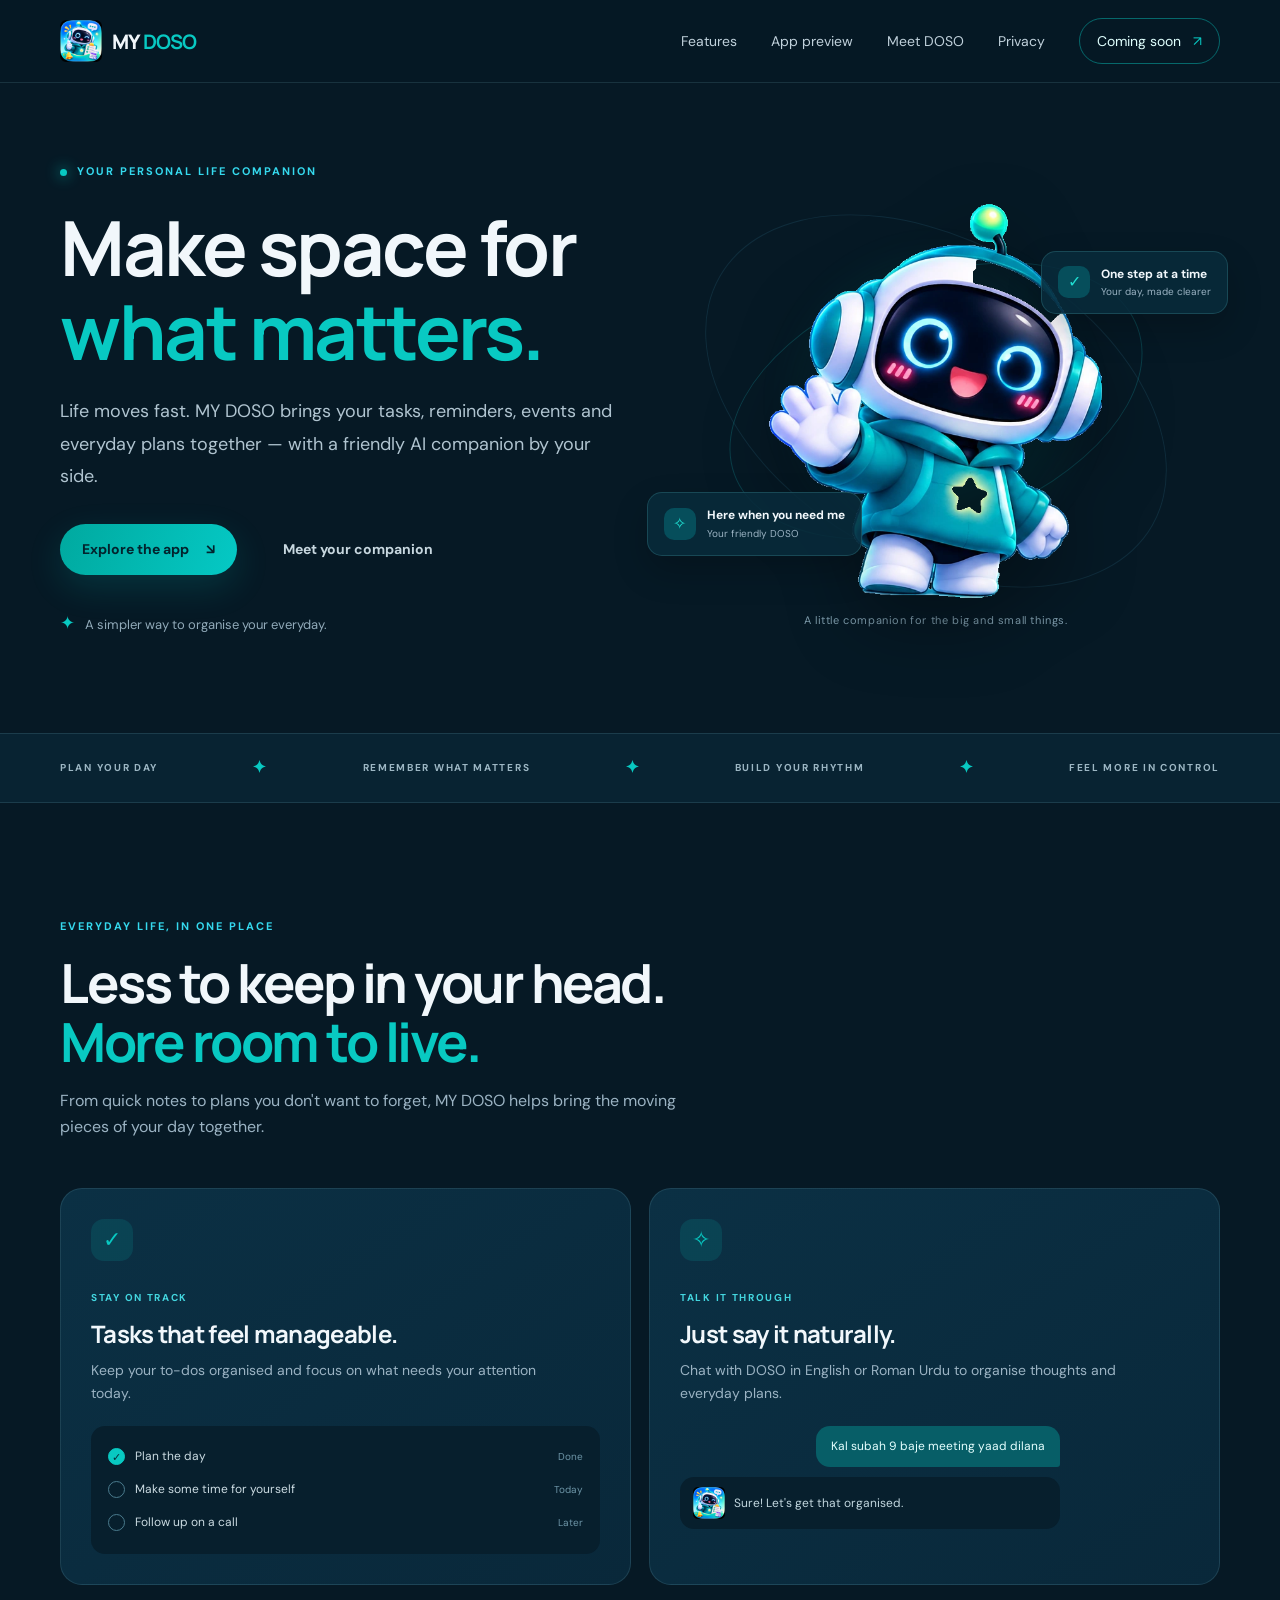
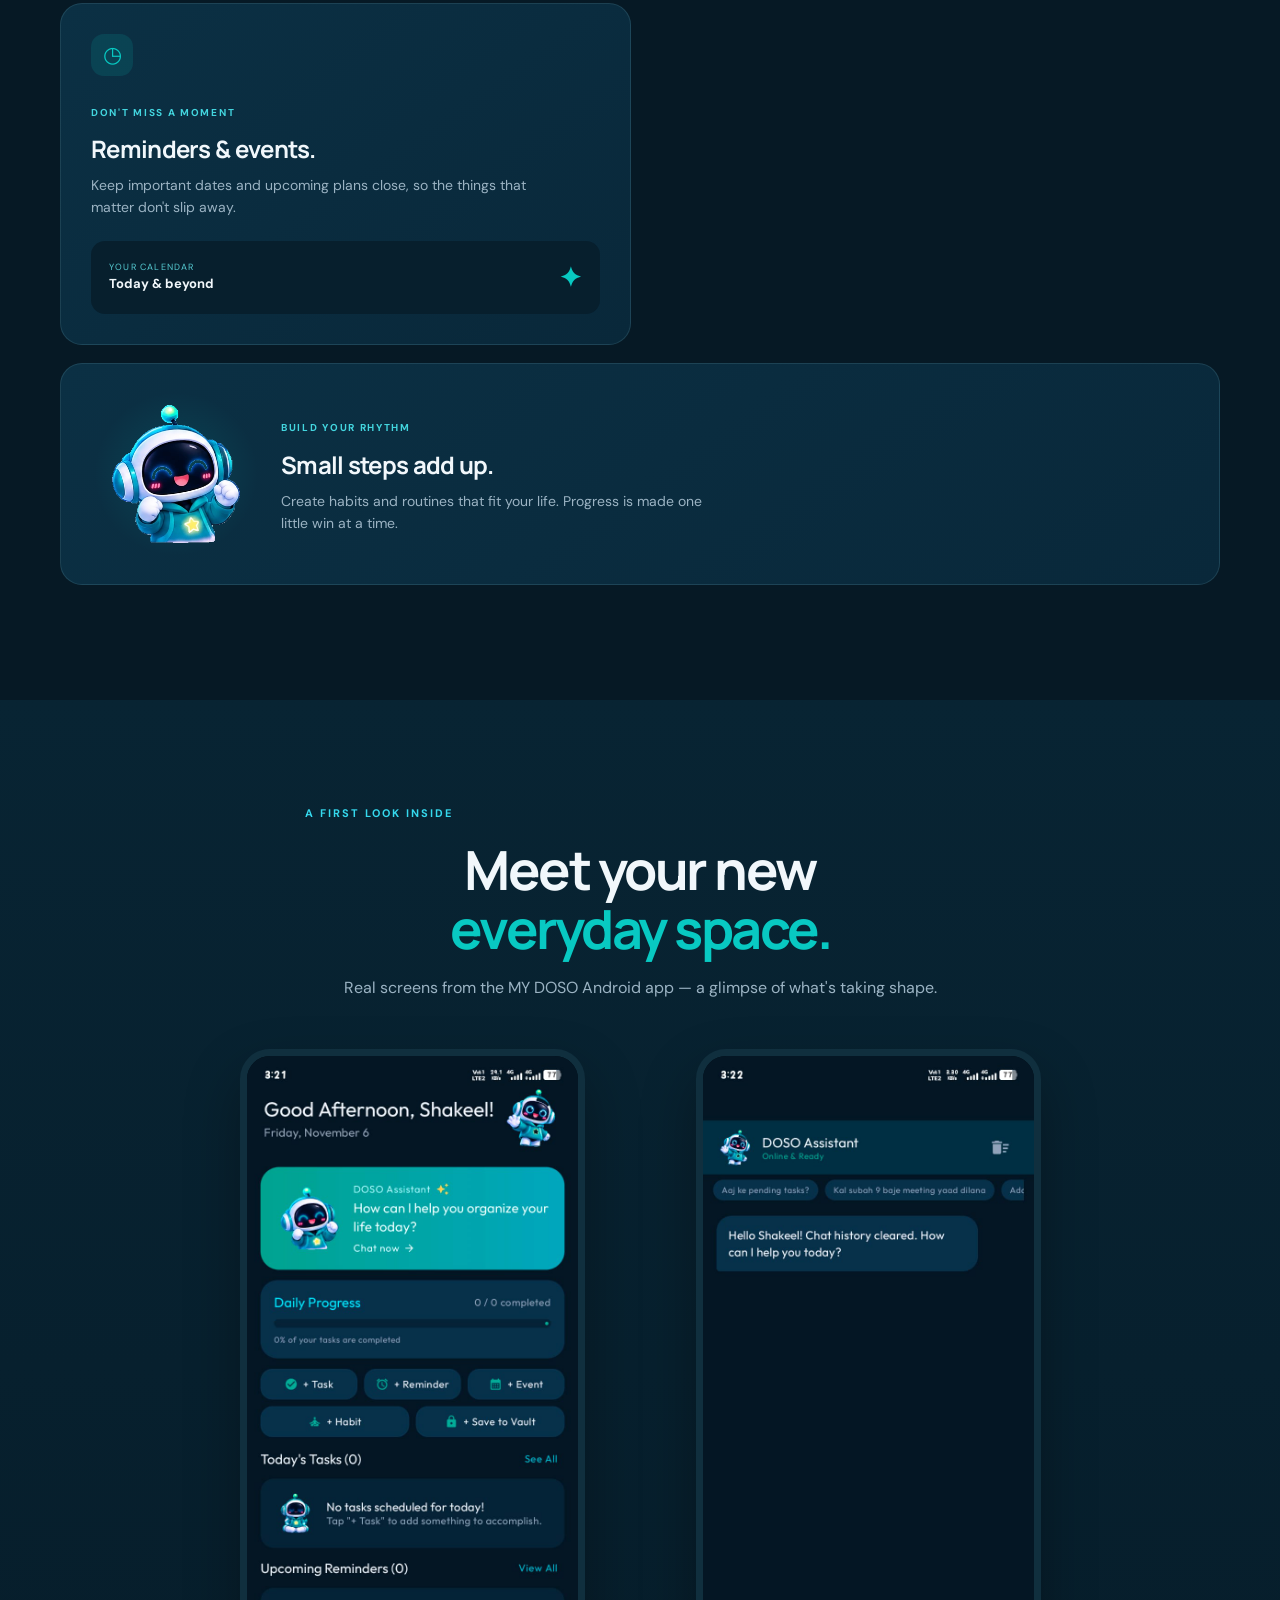
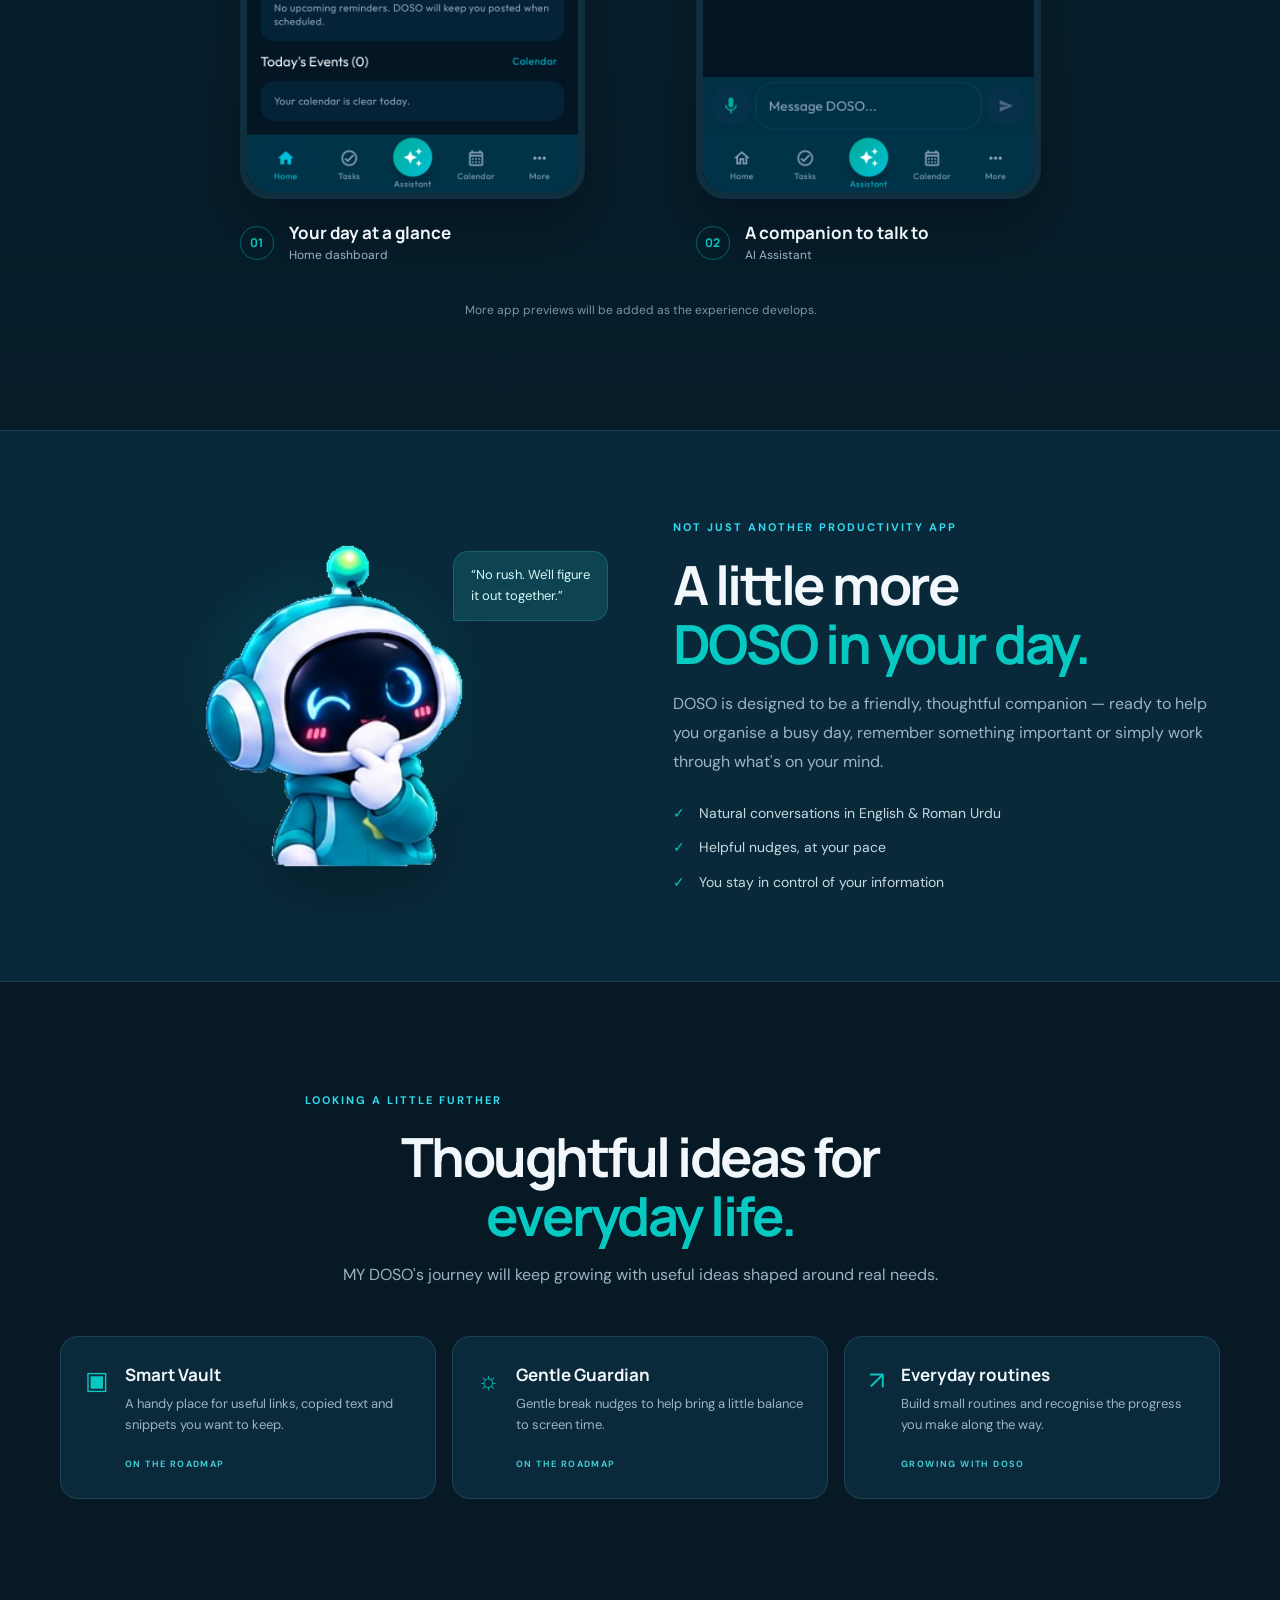
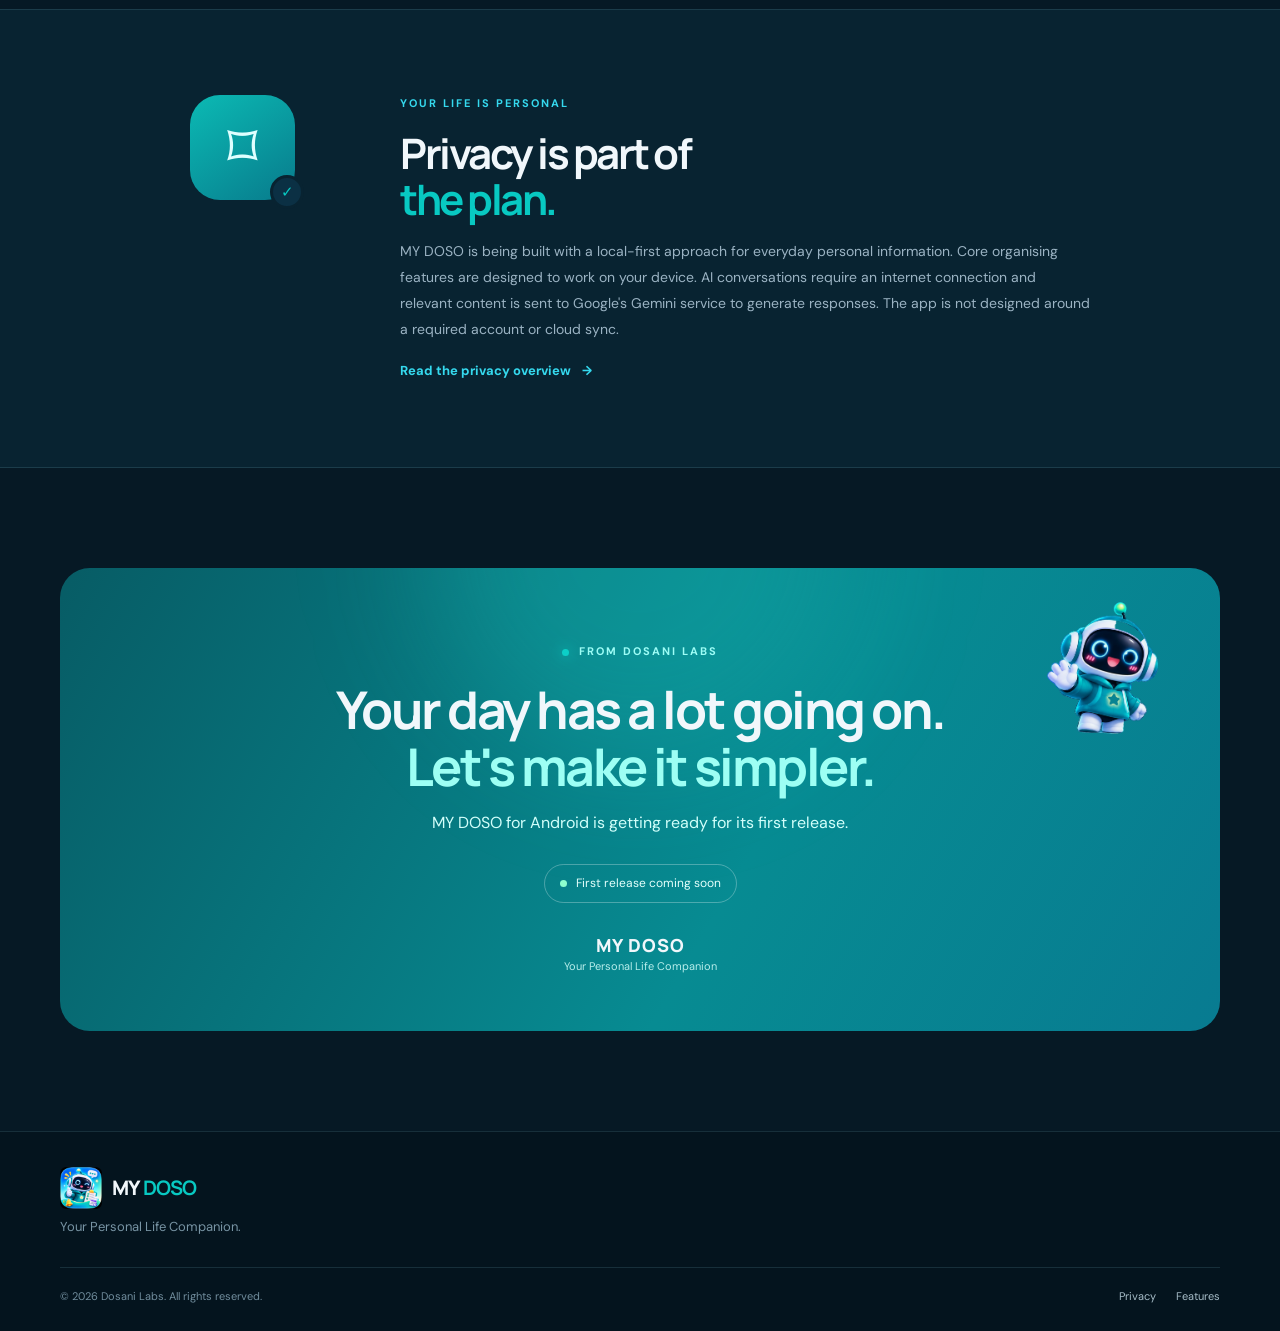
==== index.html @ b54a7472 "Add files via upload" ====
<!doctype html>
<html lang="en">
<head>
  <meta charset="utf-8"><meta name="viewport" content="width=device-width, initial-scale=1">
  <meta name="theme-color" content="#061b28">
  <meta name="description" content="Meet MY DOSO — your personal life companion. Organise tasks, reminders, events and everyday routines with a friendly AI assistant.">
  <title>MY DOSO — Your Personal Life Companion</title>
  <link rel="icon" type="image/webp" href="assets/mascot/doso-app-icon.webp">
  <link rel="preconnect" href="https://fonts.googleapis.com"><link rel="preconnect" href="https://fonts.gstatic.com" crossorigin>
  <link href="https://fonts.googleapis.com/css2?family=DM+Sans:wght@400;500;600;700&family=Manrope:wght@400;500;600;700;800&display=swap" rel="stylesheet">
  <link rel="stylesheet" href="styles.css">
</head>
<body>
<header class="site-header"><nav class="nav wrap" aria-label="Main navigation">
  <a class="brand" href="#top"><img src="assets/mascot/doso-app-icon.webp" alt=""><span>MY <b>DOSO</b></span></a>
  <button class="menu-toggle" aria-label="Toggle navigation" aria-expanded="false"><i></i><i></i></button>
  <div class="nav-links"><a href="#features">Features</a><a href="#screens">App preview</a><a href="#companion">Meet DOSO</a><a href="#privacy">Privacy</a><a class="nav-cta" href="#launch">Coming soon <span>↗</span></a></div>
</nav></header>
<main id="top">
  <section class="hero wrap">
    <div class="hero-copy"><div class="eyebrow"><span class="live-dot"></span> YOUR PERSONAL LIFE COMPANION</div>
      <h1>Make space for<br><em>what matters.</em></h1>
      <p class="lead">Life moves fast. MY DOSO brings your tasks, reminders, events and everyday plans together — with a friendly AI companion by your side.</p>
      <div class="hero-buttons"><a class="btn primary" href="#screens">Explore the app <span>↘</span></a><a class="btn ghost" href="#companion">Meet your companion</a></div>
      <div class="hero-meta"><span>✦</span> A simpler way to organise your everyday.</div>
    </div>
    <div class="hero-visual"><div class="hero-ring ring-a"></div><div class="hero-ring ring-b"></div><div class="hero-glow"></div>
      <img class="hero-mascot" src="assets/mascot/doso-wave.webp" alt="The MY DOSO robot companion waving">
      <div class="float-note note-one"><span class="note-icon">✓</span><span><b>One step at a time</b><small>Your day, made clearer</small></span></div>
      <div class="float-note note-two"><span class="note-icon">✧</span><span><b>Here when you need me</b><small>Your friendly DOSO</small></span></div>
      <div class="visual-caption">A little companion for the big and small things.</div>
    </div>
  </section>
  <section class="ticker"><div class="wrap ticker-inner"><span>PLAN YOUR DAY</span><b>✦</b><span>REMEMBER WHAT MATTERS</span><b>✦</b><span>BUILD YOUR RHYTHM</span><b>✦</b><span>FEEL MORE IN CONTROL</span></div></section>
  <section class="section wrap" id="features">
    <div class="section-intro"><div class="eyebrow">EVERYDAY LIFE, IN ONE PLACE</div><h2>Less to keep in your head.<br><em>More room to live.</em></h2><p>From quick notes to plans you don't want to forget, MY DOSO helps bring the moving pieces of your day together.</p></div>
    <div class="feature-grid">
      <article class="feature-card feature-tasks"><div class="feature-symbol">✓</div><span class="kicker">STAY ON TRACK</span><h3>Tasks that feel manageable.</h3><p>Keep your to-dos organised and focus on what needs your attention today.</p><div class="task-lines"><div><i class="checked">✓</i><span>Plan the day</span><small>Done</small></div><div><i></i><span>Make some time for yourself</span><small>Today</small></div><div><i></i><span>Follow up on a call</span><small>Later</small></div></div></article>
      <article class="feature-card feature-ai"><div class="feature-symbol">✧</div><span class="kicker">TALK IT THROUGH</span><h3>Just say it naturally.</h3><p>Chat with DOSO in English or Roman Urdu to organise thoughts and everyday plans.</p><div class="chat-mini"><div class="chat-user">Kal subah 9 baje meeting yaad dilana</div><div class="chat-reply"><img src="assets/mascot/doso-app-icon.webp" alt=""> <span>Sure! Let's get that organised.</span></div></div></article>
      <article class="feature-card feature-time"><div class="feature-symbol">◷</div><span class="kicker">DON'T MISS A MOMENT</span><h3>Reminders & events.</h3><p>Keep important dates and upcoming plans close, so the things that matter don't slip away.</p><div class="date-chip"><span><small>YOUR CALENDAR</small><b>Today & beyond</b></span><strong>✦</strong></div></article>
      <article class="feature-card feature-habits"><div class="habit-art"><img src="assets/mascot/doso-happy.webp" alt="DOSO mascot celebrating"></div><div><span class="kicker">BUILD YOUR RHYTHM</span><h3>Small steps add up.</h3><p>Create habits and routines that fit your life. Progress is made one little win at a time.</p></div></article>
    </div>
  </section>
  <section class="screens-section" id="screens"><div class="wrap">
    <div class="section-intro centered"><div class="eyebrow">A FIRST LOOK INSIDE</div><h2>Meet your new<br><em>everyday space.</em></h2><p>Real screens from the MY DOSO Android app — a glimpse of what's taking shape.</p></div>
    <div class="screens-grid">
      <article class="screen-card"><div class="screen-frame"><img src="assets/screenshots/home-dashboard.jpg" alt="MY DOSO home dashboard showing greeting, daily progress, quick actions, tasks and reminders" loading="lazy"></div><div class="screen-caption"><span>01</span><div><h3>Your day at a glance</h3><p>Home dashboard</p></div></div></article>
      <article class="screen-card"><div class="screen-frame"><img src="assets/screenshots/assistant-chat.jpg" alt="MY DOSO Assistant chat screen with DOSO mascot and message suggestions" loading="lazy"></div><div class="screen-caption"><span>02</span><div><h3>A companion to talk to</h3><p>AI Assistant</p></div></div></article>
    </div>
    <p class="screens-note">More app previews will be added as the experience develops.</p>
  </div></section>
  <section class="companion-section" id="companion"><div class="wrap companion-wrap">
    <div class="companion-art"><div class="companion-glow"></div><img src="assets/mascot/doso-thinking.webp" alt="DOSO mascot thinking" loading="lazy"><div class="speech">“No rush. We'll figure<br>it out together.”</div></div>
    <div class="companion-copy"><div class="eyebrow">NOT JUST ANOTHER PRODUCTIVITY APP</div><h2>A little more<br><em>DOSO in your day.</em></h2><p>DOSO is designed to be a friendly, thoughtful companion — ready to help you organise a busy day, remember something important or simply work through what's on your mind.</p><ul><li><span>✓</span> Natural conversations in English & Roman Urdu</li><li><span>✓</span> Helpful nudges, at your pace</li><li><span>✓</span> You stay in control of your information</li></ul></div>
  </div></section>
  <section class="roadmap section wrap"><div class="section-intro centered"><div class="eyebrow">LOOKING A LITTLE FURTHER</div><h2>Thoughtful ideas for<br><em>everyday life.</em></h2><p>MY DOSO's journey will keep growing with useful ideas shaped around real needs.</p></div>
    <div class="roadmap-grid"><article><span class="road-icon">▣</span><div><h3>Smart Vault</h3><p>A handy place for useful links, copied text and snippets you want to keep.</p><small>ON THE ROADMAP</small></div></article><article><span class="road-icon">☼</span><div><h3>Gentle Guardian</h3><p>Gentle break nudges to help bring a little balance to screen time.</p><small>ON THE ROADMAP</small></div></article><article><span class="road-icon">↗</span><div><h3>Everyday routines</h3><p>Build small routines and recognise the progress you make along the way.</p><small>GROWING WITH DOSO</small></div></article></div>
  </section>
  <section class="privacy-band" id="privacy"><div class="wrap privacy-wrap"><div class="privacy-mark">⌑<i>✓</i></div><div><div class="eyebrow">YOUR LIFE IS PERSONAL</div><h2>Privacy is part of<br><em>the plan.</em></h2><p>MY DOSO is being built with a local-first approach for everyday personal information. Core organising features are designed to work on your device. AI conversations require an internet connection and relevant content is sent to Google's Gemini service to generate responses. The app is not designed around a required account or cloud sync.</p><a class="inline-link" href="privacy.html">Read the privacy overview <span>→</span></a></div></div></section>
  <section class="launch wrap" id="launch"><div class="launch-card"><div class="launch-glow"></div><img src="assets/mascot/doso-wave.webp" alt="DOSO mascot" loading="lazy"><div class="eyebrow"><span class="live-dot"></span> FROM DOSANI LABS</div><h2>Your day has a lot going on.<br><em>Let's make it simpler.</em></h2><p>MY DOSO for Android is getting ready for its first release.</p><div class="launch-status"><i></i> First release coming soon</div><div class="launch-brand"><b>MY DOSO</b><span>Your Personal Life Companion</span></div></div></section>
</main>
<footer><div class="wrap footer-wrap"><a class="brand" href="#top"><img src="assets/mascot/doso-app-icon.webp" alt=""><span>MY <b>DOSO</b></span></a><p>Your Personal Life Companion.</p><div class="footer-bottom"><span>© <span id="year"></span> Dosani Labs. All rights reserved.</span><div><a href="privacy.html">Privacy</a><a href="#features">Features</a></div></div></div></footer>
<script src="script.js"></script>
</body></html>
---- styles.css ----
:root{--bg:#061925;--bg2:#082638;--panel:#0b3044;--panel2:#0d3b50;--teal:#08c9c2;--cyan:#35d9ee;--text:#f1f7fb;--muted:#9bb3c3;--line:rgba(135,203,216,.15);--font:'DM Sans',sans-serif;--display:'Manrope',sans-serif}*{box-sizing:border-box}html{scroll-behavior:smooth}body{margin:0;background:var(--bg);color:var(--text);font-family:var(--font);line-height:1.6}a{color:inherit;text-decoration:none}.wrap{width:min(1160px,calc(100% - 48px));margin:auto}.site-header{position:sticky;top:0;z-index:20;background:rgba(6,25,37,.88);backdrop-filter:blur(18px);border-bottom:1px solid var(--line)}.nav{height:82px;display:flex;align-items:center;justify-content:space-between}.brand{display:flex;align-items:center;gap:10px;font:800 20px var(--display);letter-spacing:-.8px}.brand img{width:42px;height:42px;object-fit:contain}.brand b{color:var(--teal)}.nav-links{display:flex;align-items:center;gap:34px;color:#c0d1db;font-size:14px}.nav-links a:hover,.footer-bottom a:hover{color:var(--cyan)}.nav-cta{padding:11px 17px;border:1px solid rgba(8,201,194,.45);border-radius:30px;color:#dffffd}.nav-cta span{color:var(--teal);margin-left:8px}.menu-toggle{display:none}.hero{min-height:650px;display:grid;grid-template-columns:1.02fr .98fr;align-items:center;padding-top:45px;padding-bottom:60px}.eyebrow{font-size:11px;font-weight:700;letter-spacing:2px;color:var(--cyan);display:flex;align-items:center;gap:10px}.live-dot{width:7px;height:7px;border-radius:50%;background:var(--teal);box-shadow:0 0 14px var(--teal)}h1,h2,h3,p{margin-top:0}h1,h2{font-family:var(--display);letter-spacing:-2.5px;line-height:1.1}h1{font-size:clamp(48px,6vw,76px);margin:25px 0 22px}h1 em,h2 em{font-style:normal;color:var(--teal)}.lead{font-size:18px;line-height:1.8;color:#b0c4d0;max-width:570px}.hero-buttons{display:flex;align-items:center;gap:24px;margin-top:32px}.btn{padding:14px 22px;border-radius:30px;font-weight:700;font-size:14px}.primary{background:linear-gradient(110deg,#00a99f,#05c9c5);color:#03232d;box-shadow:0 12px 35px rgba(0,201,194,.16)}.primary span{padding-left:14px}.ghost{color:#c7d7df}.hero-meta{margin-top:34px;color:#91aab9;font-size:13px}.hero-meta span{color:var(--teal);font-size:18px;margin-right:7px}.hero-visual{height:510px;position:relative;display:grid;place-items:center}.hero-glow,.companion-glow{position:absolute;width:330px;height:330px;border-radius:50%;background:radial-gradient(circle,rgba(0,201,194,.25),rgba(0,201,194,0) 70%);filter:blur(12px)}.hero-mascot{position:relative;z-index:2;width:min(360px,75%);height:420px;object-fit:contain;filter:drop-shadow(0 25px 35px rgba(0,0,0,.35));animation:float 5s ease-in-out infinite}.hero-ring{position:absolute;border:1px solid rgba(31,208,213,.2);border-radius:50%;transform:rotate(-20deg)}.ring-a{width:430px;height:250px}.ring-b{width:500px;height:320px;transform:rotate(30deg);border-color:rgba(68,157,190,.15)}.float-note{position:absolute;z-index:3;display:flex;align-items:center;gap:11px;padding:13px 16px;border:1px solid rgba(102,220,221,.18);background:rgba(8,43,59,.88);border-radius:15px;box-shadow:0 15px 35px rgba(0,0,0,.2)}.note-one{top:105px;right:-8px}.note-two{bottom:100px;left:-5px}.note-icon{width:32px;height:32px;border-radius:10px;background:#064e5b;color:#20e0d3;display:grid;place-items:center}.float-note b,.float-note small{display:block}.float-note b{font-size:12px}.float-note small{font-size:10px;color:var(--muted)}.visual-caption{position:absolute;bottom:26px;color:#7e9cac;font-size:11px;letter-spacing:.6px}.ticker{border-block:1px solid var(--line);background:#082332}.ticker-inner{height:68px;display:flex;align-items:center;justify-content:space-between;color:#9db7c4;font-size:10px;font-weight:700;letter-spacing:1.7px}.ticker b{color:var(--teal);font-size:17px}.section{padding-top:115px;padding-bottom:115px}.section-intro{max-width:670px;margin-bottom:48px}.section-intro h2,.companion-copy h2,.privacy-wrap h2{font-size:clamp(36px,4.4vw,54px);margin:17px 0}.section-intro p,.companion-copy>p{color:var(--muted);font-size:16px;max-width:620px}.feature-grid{display:grid;grid-template-columns:1fr 1fr;gap:18px}.feature-card{background:linear-gradient(145deg,#0b3044,#09283a);border:1px solid var(--line);border-radius:22px;padding:30px;min-height:300px;overflow:hidden}.feature-symbol{width:42px;height:42px;display:grid;place-items:center;border-radius:13px;background:rgba(4,196,191,.13);color:var(--teal);font-size:22px;margin-bottom:22px}.kicker{font-size:10px;font-weight:700;letter-spacing:1.7px;color:#43d6df}.feature-card h3{font:700 24px var(--display);letter-spacing:-.7px;margin:9px 0}.feature-card p{font-size:14px;color:var(--muted);max-width:450px;margin-bottom:22px}.task-lines{padding:14px 17px;background:#071f2d;border-radius:14px}.task-lines>div{display:flex;align-items:center;gap:10px;padding:7px 0;font-size:12px;color:#cbdbe2}.task-lines i{width:17px;height:17px;border:1px solid #4a7b8d;border-radius:50%;font-style:normal}.task-lines i.checked{background:var(--teal);border-color:var(--teal);color:#06303a;text-align:center;font-size:11px}.task-lines small{margin-left:auto;color:#6e96a8}.chat-mini{display:grid;gap:10px;max-width:380px}.chat-user{justify-self:end;background:#075e67;padding:11px 15px;border-radius:14px 14px 3px 14px;font-size:12px;color:#e5ffff}.chat-reply{display:flex;align-items:center;gap:9px;background:#071f2d;border-radius:14px;padding:10px 13px;font-size:12px;color:#c2d7df}.chat-reply img{width:32px;height:32px;object-fit:contain}.date-chip{display:flex;align-items:center;justify-content:space-between;background:#071f2d;border-radius:14px;padding:15px 18px}.date-chip small,.date-chip b{display:block}.date-chip small{font-size:9px;letter-spacing:1.2px;color:#56cbd2}.date-chip b{font-size:13px}.date-chip strong{font-size:27px;color:var(--teal)}.feature-habits{display:flex;align-items:center;gap:20px;min-height:220px;grid-column:1/-1}.habit-art{width:170px;min-width:140px;height:160px;display:grid;place-items:center;background:radial-gradient(circle,rgba(0,201,194,.15),transparent 70%)}.habit-art img{width:145px;height:150px;object-fit:contain}.feature-habits p{margin-bottom:0}.screens-section{padding:105px 0 110px;background:linear-gradient(180deg,#082433,#061c29)}.centered{text-align:center;margin-left:auto;margin-right:auto}.centered p{margin-left:auto;margin-right:auto}.screens-grid{display:grid;grid-template-columns:1fr 1fr;gap:32px;max-width:880px;margin:0 auto}.screen-card{min-width:0}.screen-frame{background:#020e16;border:7px solid #102f3e;border-radius:30px;padding:0;overflow:hidden;max-width:345px;margin:auto;box-shadow:0 25px 55px rgba(0,0,0,.3)}.screen-frame img{display:block;width:100%;height:auto}.screen-caption{display:flex;align-items:center;gap:15px;max-width:345px;margin:22px auto 0}.screen-caption>span{font:700 12px var(--display);color:var(--teal);border:1px solid rgba(8,201,194,.4);border-radius:50%;width:34px;height:34px;display:grid;place-items:center}.screen-caption h3{font:700 17px var(--display);margin:0}.screen-caption p{font-size:12px;color:var(--muted);margin:2px 0 0}.screens-note{text-align:center;color:#7797a8;font-size:12px;margin:36px 0 0}.companion-section{background:#09293a;border-block:1px solid var(--line)}.companion-wrap{min-height:550px;display:grid;grid-template-columns:1fr 1fr;align-items:center;gap:65px;padding-top:65px;padding-bottom:65px}.companion-art{height:400px;position:relative;display:grid;place-items:center}.companion-art img{position:relative;z-index:1;width:300px;height:350px;object-fit:contain;filter:drop-shadow(0 20px 30px rgba(0,0,0,.25))}.speech{position:absolute;z-index:2;right:0;top:45px;padding:13px 17px;background:#0e4352;border:1px solid rgba(65,220,220,.2);border-radius:15px 15px 15px 3px;font-size:13px;color:#d7fafa}.companion-copy h2{margin-top:18px}.companion-copy>p{line-height:1.8}.companion-copy ul{list-style:none;padding:0;margin:25px 0 0;display:grid;gap:12px;color:#c8d8e0;font-size:14px}.companion-copy li span{color:var(--teal);margin-right:10px}.roadmap{padding-top:110px;padding-bottom:110px}.roadmap-grid{display:grid;grid-template-columns:repeat(3,1fr);gap:16px}.roadmap-grid article{display:flex;gap:16px;padding:24px;background:#0a2a3b;border:1px solid var(--line);border-radius:18px}.road-icon{font-size:25px;color:var(--teal)}.roadmap-grid h3{font:700 17px var(--display);margin:2px 0 8px}.roadmap-grid p{font-size:13px;color:var(--muted);margin-bottom:13px}.roadmap-grid small{font-size:9px;letter-spacing:1.4px;color:#42cbd0;font-weight:700}.privacy-band{background:#082331;border-block:1px solid var(--line);padding:85px 0}.privacy-wrap{display:grid;grid-template-columns:170px 1fr;gap:40px;align-items:start;max-width:900px}.privacy-mark{position:relative;width:105px;height:105px;border-radius:30px;background:linear-gradient(145deg,#0bbab4,#087b8c);display:grid;place-items:center;font-size:60px;color:#dfffff}.privacy-mark i{position:absolute;right:-9px;bottom:-9px;width:34px;height:34px;border-radius:50%;background:#0b3044;border:3px solid #082331;display:grid;place-items:center;color:var(--teal);font-size:15px;font-style:normal}.privacy-wrap h2{font-size:42px}.privacy-wrap p{color:var(--muted);font-size:14px;line-height:1.85;max-width:720px}.inline-link{font-size:13px;color:var(--cyan);font-weight:700}.inline-link span{padding-left:8px}.launch{padding-top:100px;padding-bottom:100px}.launch-card{position:relative;overflow:hidden;text-align:center;padding:75px 25px 55px;background:linear-gradient(120deg,#075c65,#078b92 60%,#087b91);border-radius:30px}.launch-glow{position:absolute;width:430px;height:430px;border-radius:50%;background:rgba(40,240,224,.18);filter:blur(65px);left:50%;top:-240px;transform:translateX(-50%)}.launch-card>img{position:absolute;width:125px;height:140px;object-fit:contain;right:55px;top:30px;opacity:.95}.launch-card .eyebrow{justify-content:center;color:#b5fffa}.launch-card h2{position:relative;font-size:clamp(34px,4.5vw,52px);margin:20px 0 15px}.launch-card h2 em{color:#9dfff4}.launch-card>p{color:#d4fffb}.launch-status{display:inline-flex;align-items:center;gap:9px;margin:12px auto 30px;padding:9px 15px;border:1px solid rgba(255,255,255,.28);border-radius:30px;font-size:12px;color:#e4fffc}.launch-status i{width:7px;height:7px;background:#8dffce;border-radius:50%}.launch-brand{display:flex;flex-direction:column;align-items:center;gap:1px}.launch-brand b{font:800 18px var(--display);letter-spacing:1px}.launch-brand span{font-size:11px;color:#b8eeeb}footer{border-top:1px solid var(--line);background:#04141e}.footer-wrap{padding-top:35px;padding-bottom:25px}.footer-wrap>p{color:#7894a4;font-size:13px;margin:8px 0 30px}.footer-bottom{display:flex;justify-content:space-between;border-top:1px solid var(--line);padding-top:20px;color:#718d9d;font-size:11px}.footer-bottom div{display:flex;gap:20px}.footer-bottom a{color:#a7bdc8}@keyframes float{0%,100%{transform:translateY(0)}50%{transform:translateY(-12px)}}
@media(max-width:800px){.nav{height:70px}.menu-toggle{display:flex;flex-direction:column;gap:6px;border:0;background:none;padding:10px}.menu-toggle i{width:23px;height:2px;background:#dffafa}.nav-links{display:none;position:absolute;top:69px;left:0;right:0;padding:20px 24px 25px;background:#082332;border-bottom:1px solid var(--line);flex-direction:column;align-items:stretch;gap:18px}.nav-links.open{display:flex}.nav-cta{text-align:center}.hero{grid-template-columns:1fr;padding-top:65px;text-align:center}.hero-copy{order:1}.hero-visual{order:0;height:360px;margin-bottom:10px}.hero-mascot{height:320px;width:260px}.hero-ring.ring-a{width:310px;height:190px}.hero-ring.ring-b{width:360px;height:230px}.hero-glow{width:260px;height:260px}.note-one{top:40px;right:0}.note-two{bottom:55px;left:0}.float-note{padding:9px 11px}.float-note b{font-size:10px}.float-note small{font-size:9px}.visual-caption{bottom:0}.hero-buttons{justify-content:center;flex-wrap:wrap}.hero-meta{margin-top:25px}.ticker-inner{height:auto;min-height:65px;gap:12px;flex-wrap:wrap;justify-content:center;padding:14px 0}.ticker-inner span{font-size:9px}.ticker-inner span:nth-of-type(3),.ticker-inner span:nth-of-type(4){display:none}.section,.roadmap{padding-top:80px;padding-bottom:80px}.feature-grid{gap:12px}.feature-card{padding:22px;min-height:285px}.feature-card h3{font-size:20px}.feature-habits{grid-column:1/-1}.screens-section{padding:80px 0}.companion-wrap{grid-template-columns:1fr;gap:20px;padding-top:50px;padding-bottom:65px}.companion-art{height:320px}.companion-art img{height:300px}.companion-copy{text-align:center}.companion-copy ul{display:inline-grid;text-align:left}.roadmap-grid{grid-template-columns:1fr}.privacy-wrap{grid-template-columns:100px 1fr;gap:25px}.privacy-mark{width:85px;height:85px;font-size:48px}.launch-card>img{right:12px;top:15px;width:85px;height:100px;opacity:.65}}
@media(max-width:540px){.wrap{width:min(100% - 34px,1160px)}h1{font-size:47px;letter-spacing:-2px}.lead{font-size:15px}.hero{padding-bottom:55px}.hero-visual{height:320px}.hero-mascot{height:290px}.note-one{right:-4px}.note-two{left:-4px}.feature-grid{grid-template-columns:1fr}.feature-card{min-height:auto}.feature-habits{grid-column:auto;display:block}.habit-art{height:115px;width:100%;margin-bottom:15px}.habit-art img{height:125px}.screens-grid{grid-template-columns:1fr;gap:42px}.screen-frame{max-width:300px}.screen-caption{max-width:300px}.section-intro h2,.companion-copy h2{font-size:37px}.privacy-band{padding:65px 0}.privacy-wrap{grid-template-columns:1fr;gap:20px}.privacy-wrap h2{font-size:36px}.privacy-mark{width:75px;height:75px;font-size:42px}.launch{padding-top:65px;padding-bottom:65px}.launch-card{padding:65px 20px 42px;border-radius:23px}.launch-card h2{font-size:34px;letter-spacing:-1.5px}.launch-card>img{width:70px;height:80px}.footer-bottom{gap:15px;flex-direction:column}.hero-buttons{gap:12px}.btn{padding:13px 17px;font-size:13px}}
@media(prefers-reduced-motion:reduce){html{scroll-behavior:auto}*,*::before,*::after{animation-duration:.01ms!important;animation-iteration-count:1!important}}
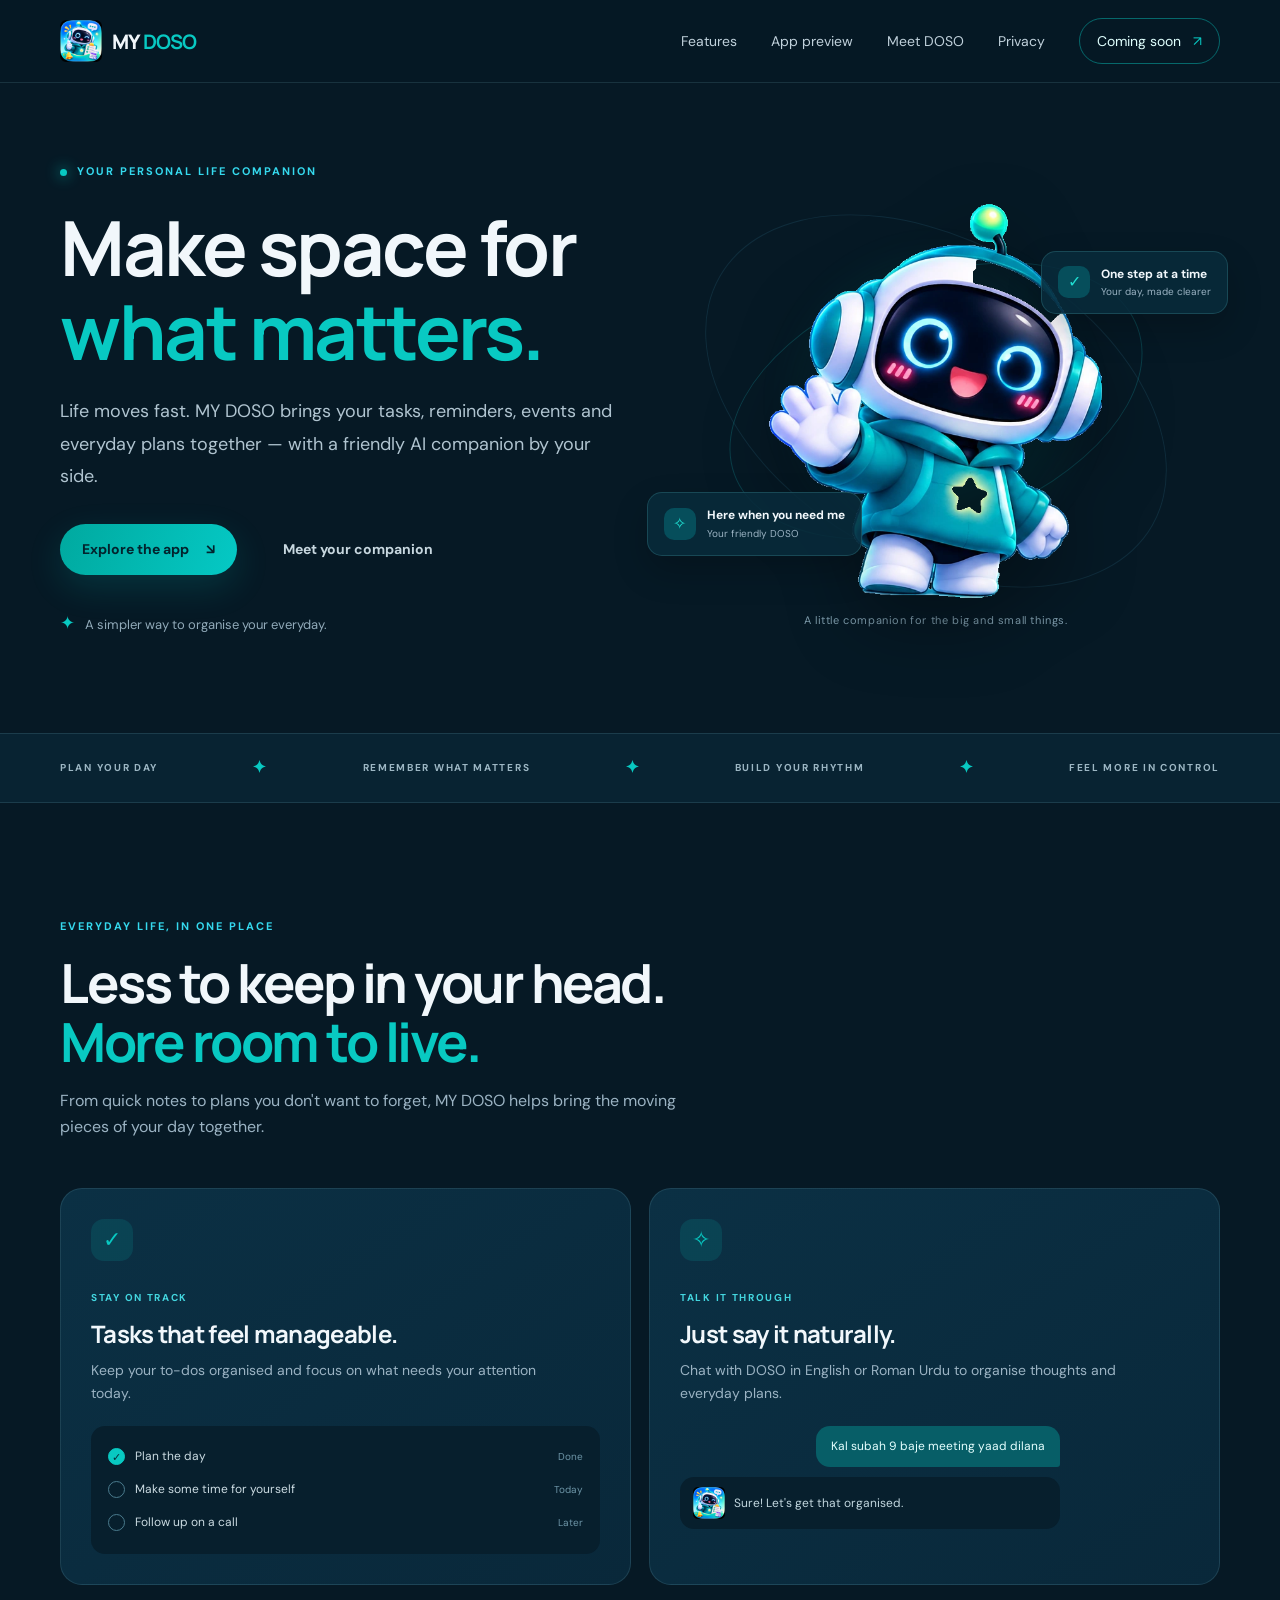
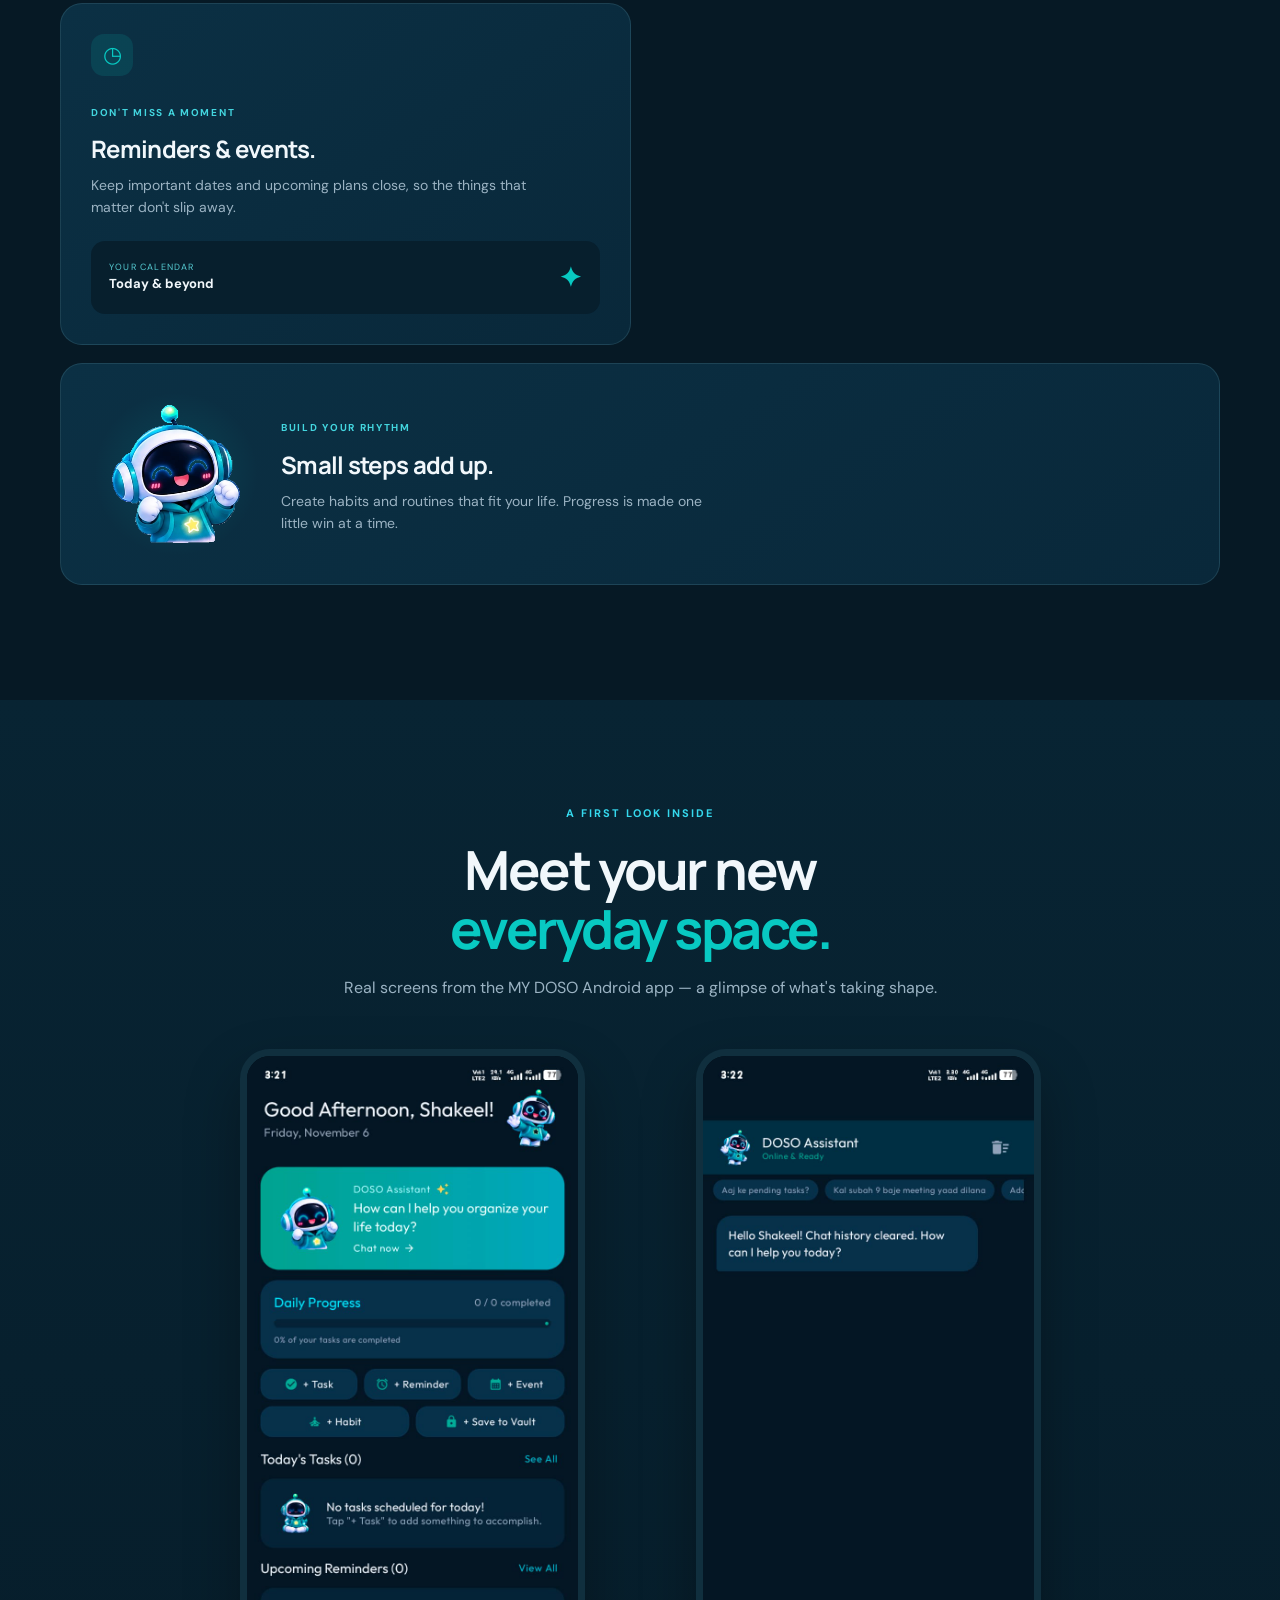
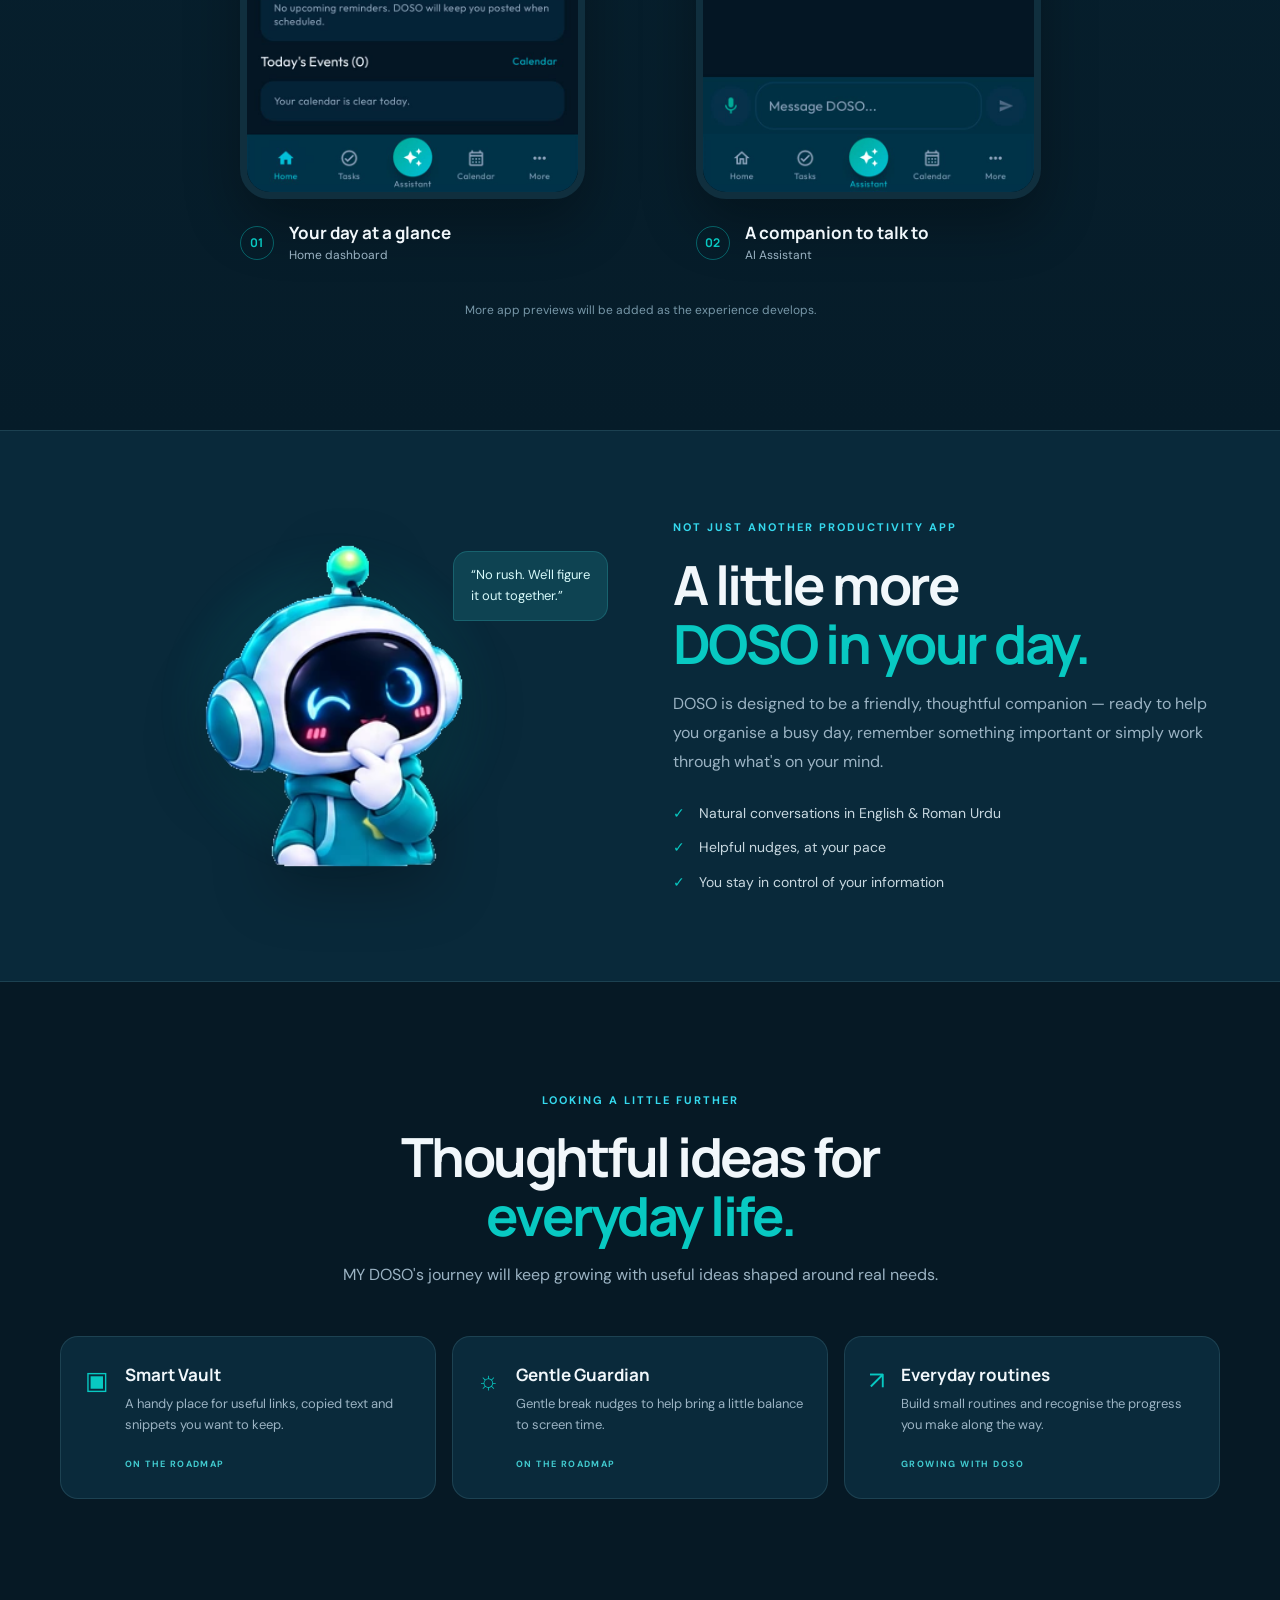
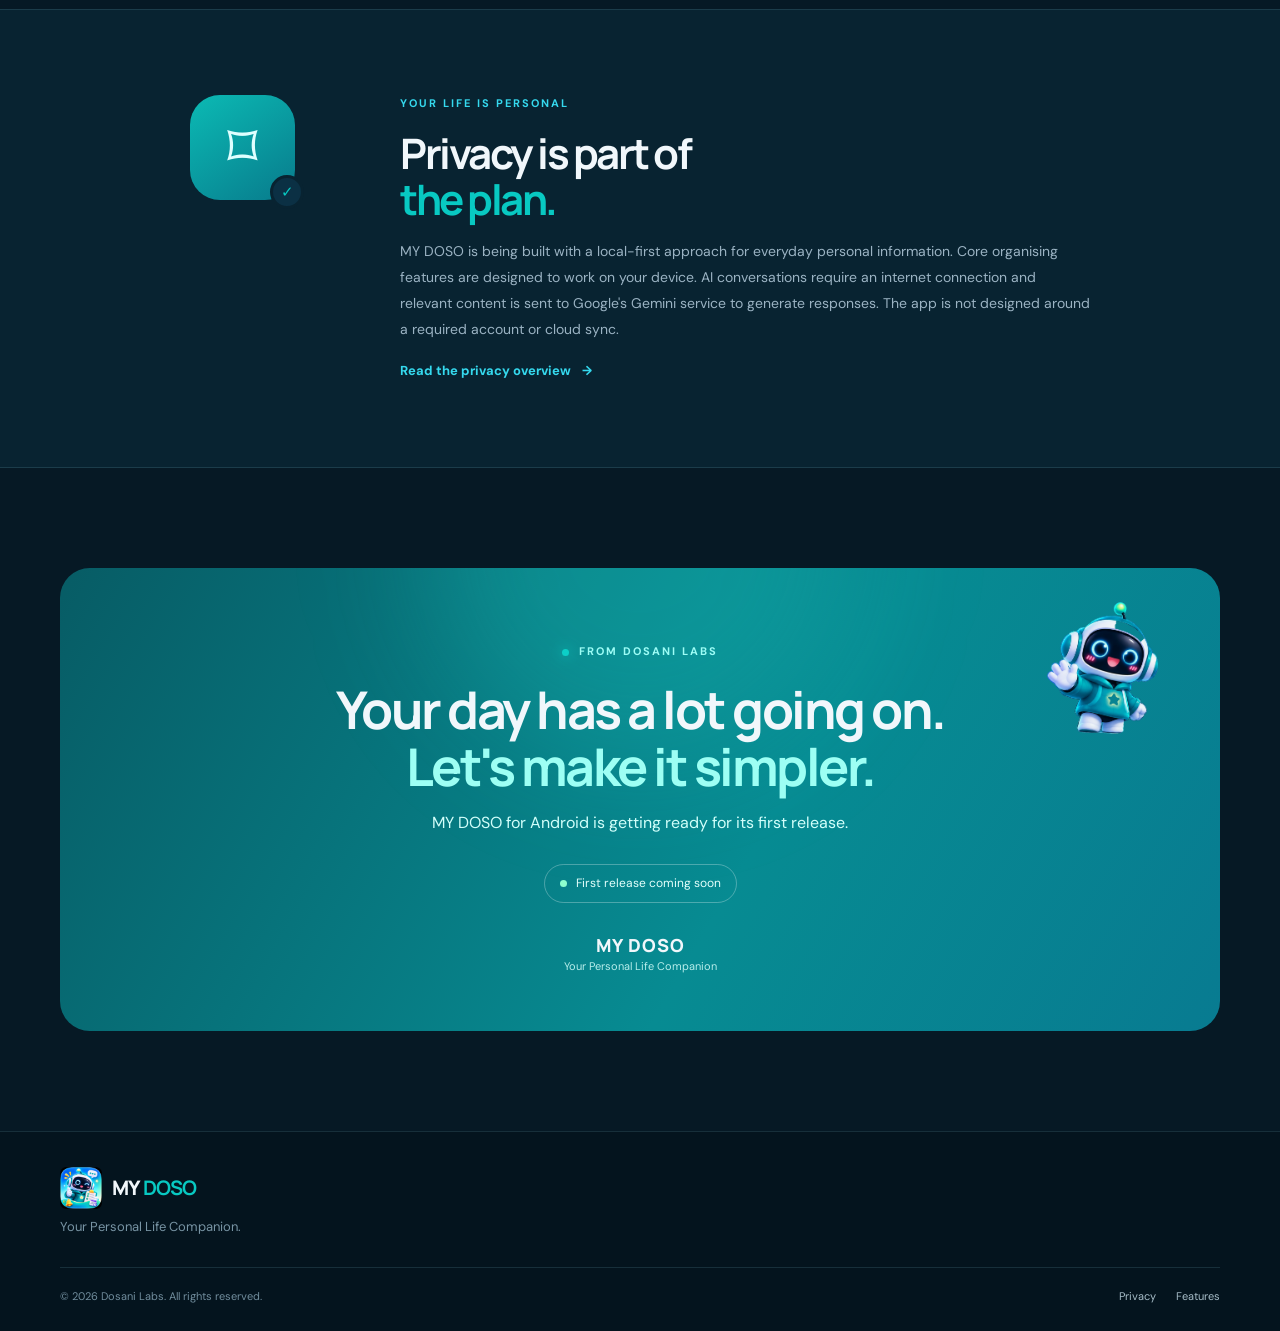
==== commit 2aa7c676: "Update index.html" ====
--- a/index.html
+++ b/index.html
@@ -42,7 +42,7 @@
     </div>
   </section>
   <section class="screens-section" id="screens"><div class="wrap">
-    <div class="section-intro centered"><div class="eyebrow">A FIRST LOOK INSIDE</div><h2>Meet your new<br><em>everyday space.</em></h2><p>Real screens from the MY DOSO Android app — a glimpse of what's taking shape.</p></div>
+    <div class="section-intro centered"><div class="eyebrow div-centered ">A FIRST LOOK INSIDE</div><h2>Meet your new<br><em>everyday space.</em></h2><p>Real screens from the MY DOSO Android app — a glimpse of what's taking shape.</p></div>
     <div class="screens-grid">
       <article class="screen-card"><div class="screen-frame"><img src="assets/screenshots/home-dashboard.jpg" alt="MY DOSO home dashboard showing greeting, daily progress, quick actions, tasks and reminders" loading="lazy"></div><div class="screen-caption"><span>01</span><div><h3>Your day at a glance</h3><p>Home dashboard</p></div></div></article>
       <article class="screen-card"><div class="screen-frame"><img src="assets/screenshots/assistant-chat.jpg" alt="MY DOSO Assistant chat screen with DOSO mascot and message suggestions" loading="lazy"></div><div class="screen-caption"><span>02</span><div><h3>A companion to talk to</h3><p>AI Assistant</p></div></div></article>
@@ -53,7 +53,7 @@
     <div class="companion-art"><div class="companion-glow"></div><img src="assets/mascot/doso-thinking.webp" alt="DOSO mascot thinking" loading="lazy"><div class="speech">“No rush. We'll figure<br>it out together.”</div></div>
     <div class="companion-copy"><div class="eyebrow">NOT JUST ANOTHER PRODUCTIVITY APP</div><h2>A little more<br><em>DOSO in your day.</em></h2><p>DOSO is designed to be a friendly, thoughtful companion — ready to help you organise a busy day, remember something important or simply work through what's on your mind.</p><ul><li><span>✓</span> Natural conversations in English & Roman Urdu</li><li><span>✓</span> Helpful nudges, at your pace</li><li><span>✓</span> You stay in control of your information</li></ul></div>
   </div></section>
-  <section class="roadmap section wrap"><div class="section-intro centered"><div class="eyebrow">LOOKING A LITTLE FURTHER</div><h2>Thoughtful ideas for<br><em>everyday life.</em></h2><p>MY DOSO's journey will keep growing with useful ideas shaped around real needs.</p></div>
+  <section class="roadmap section wrap"><div class="section-intro centered"><div class="eyebrow div-centered">LOOKING A LITTLE FURTHER</div><h2>Thoughtful ideas for<br><em>everyday life.</em></h2><p>MY DOSO's journey will keep growing with useful ideas shaped around real needs.</p></div>
     <div class="roadmap-grid"><article><span class="road-icon">▣</span><div><h3>Smart Vault</h3><p>A handy place for useful links, copied text and snippets you want to keep.</p><small>ON THE ROADMAP</small></div></article><article><span class="road-icon">☼</span><div><h3>Gentle Guardian</h3><p>Gentle break nudges to help bring a little balance to screen time.</p><small>ON THE ROADMAP</small></div></article><article><span class="road-icon">↗</span><div><h3>Everyday routines</h3><p>Build small routines and recognise the progress you make along the way.</p><small>GROWING WITH DOSO</small></div></article></div>
   </section>
   <section class="privacy-band" id="privacy"><div class="wrap privacy-wrap"><div class="privacy-mark">⌑<i>✓</i></div><div><div class="eyebrow">YOUR LIFE IS PERSONAL</div><h2>Privacy is part of<br><em>the plan.</em></h2><p>MY DOSO is being built with a local-first approach for everyday personal information. Core organising features are designed to work on your device. AI conversations require an internet connection and relevant content is sent to Google's Gemini service to generate responses. The app is not designed around a required account or cloud sync.</p><a class="inline-link" href="privacy.html">Read the privacy overview <span>→</span></a></div></div></section>
--- a/styles.css
+++ b/styles.css
@@ -2,3 +2,7 @@
 @media(max-width:800px){.nav{height:70px}.menu-toggle{display:flex;flex-direction:column;gap:6px;border:0;background:none;padding:10px}.menu-toggle i{width:23px;height:2px;background:#dffafa}.nav-links{display:none;position:absolute;top:69px;left:0;right:0;padding:20px 24px 25px;background:#082332;border-bottom:1px solid var(--line);flex-direction:column;align-items:stretch;gap:18px}.nav-links.open{display:flex}.nav-cta{text-align:center}.hero{grid-template-columns:1fr;padding-top:65px;text-align:center}.hero-copy{order:1}.hero-visual{order:0;height:360px;margin-bottom:10px}.hero-mascot{height:320px;width:260px}.hero-ring.ring-a{width:310px;height:190px}.hero-ring.ring-b{width:360px;height:230px}.hero-glow{width:260px;height:260px}.note-one{top:40px;right:0}.note-two{bottom:55px;left:0}.float-note{padding:9px 11px}.float-note b{font-size:10px}.float-note small{font-size:9px}.visual-caption{bottom:0}.hero-buttons{justify-content:center;flex-wrap:wrap}.hero-meta{margin-top:25px}.ticker-inner{height:auto;min-height:65px;gap:12px;flex-wrap:wrap;justify-content:center;padding:14px 0}.ticker-inner span{font-size:9px}.ticker-inner span:nth-of-type(3),.ticker-inner span:nth-of-type(4){display:none}.section,.roadmap{padding-top:80px;padding-bottom:80px}.feature-grid{gap:12px}.feature-card{padding:22px;min-height:285px}.feature-card h3{font-size:20px}.feature-habits{grid-column:1/-1}.screens-section{padding:80px 0}.companion-wrap{grid-template-columns:1fr;gap:20px;padding-top:50px;padding-bottom:65px}.companion-art{height:320px}.companion-art img{height:300px}.companion-copy{text-align:center}.companion-copy ul{display:inline-grid;text-align:left}.roadmap-grid{grid-template-columns:1fr}.privacy-wrap{grid-template-columns:100px 1fr;gap:25px}.privacy-mark{width:85px;height:85px;font-size:48px}.launch-card>img{right:12px;top:15px;width:85px;height:100px;opacity:.65}}
 @media(max-width:540px){.wrap{width:min(100% - 34px,1160px)}h1{font-size:47px;letter-spacing:-2px}.lead{font-size:15px}.hero{padding-bottom:55px}.hero-visual{height:320px}.hero-mascot{height:290px}.note-one{right:-4px}.note-two{left:-4px}.feature-grid{grid-template-columns:1fr}.feature-card{min-height:auto}.feature-habits{grid-column:auto;display:block}.habit-art{height:115px;width:100%;margin-bottom:15px}.habit-art img{height:125px}.screens-grid{grid-template-columns:1fr;gap:42px}.screen-frame{max-width:300px}.screen-caption{max-width:300px}.section-intro h2,.companion-copy h2{font-size:37px}.privacy-band{padding:65px 0}.privacy-wrap{grid-template-columns:1fr;gap:20px}.privacy-wrap h2{font-size:36px}.privacy-mark{width:75px;height:75px;font-size:42px}.launch{padding-top:65px;padding-bottom:65px}.launch-card{padding:65px 20px 42px;border-radius:23px}.launch-card h2{font-size:34px;letter-spacing:-1.5px}.launch-card>img{width:70px;height:80px}.footer-bottom{gap:15px;flex-direction:column}.hero-buttons{gap:12px}.btn{padding:13px 17px;font-size:13px}}
 @media(prefers-reduced-motion:reduce){html{scroll-behavior:auto}*,*::before,*::after{animation-duration:.01ms!important;animation-iteration-count:1!important}}
+.div-centered {
+    margin-inline: auto;
+    width: fit-content;
+}
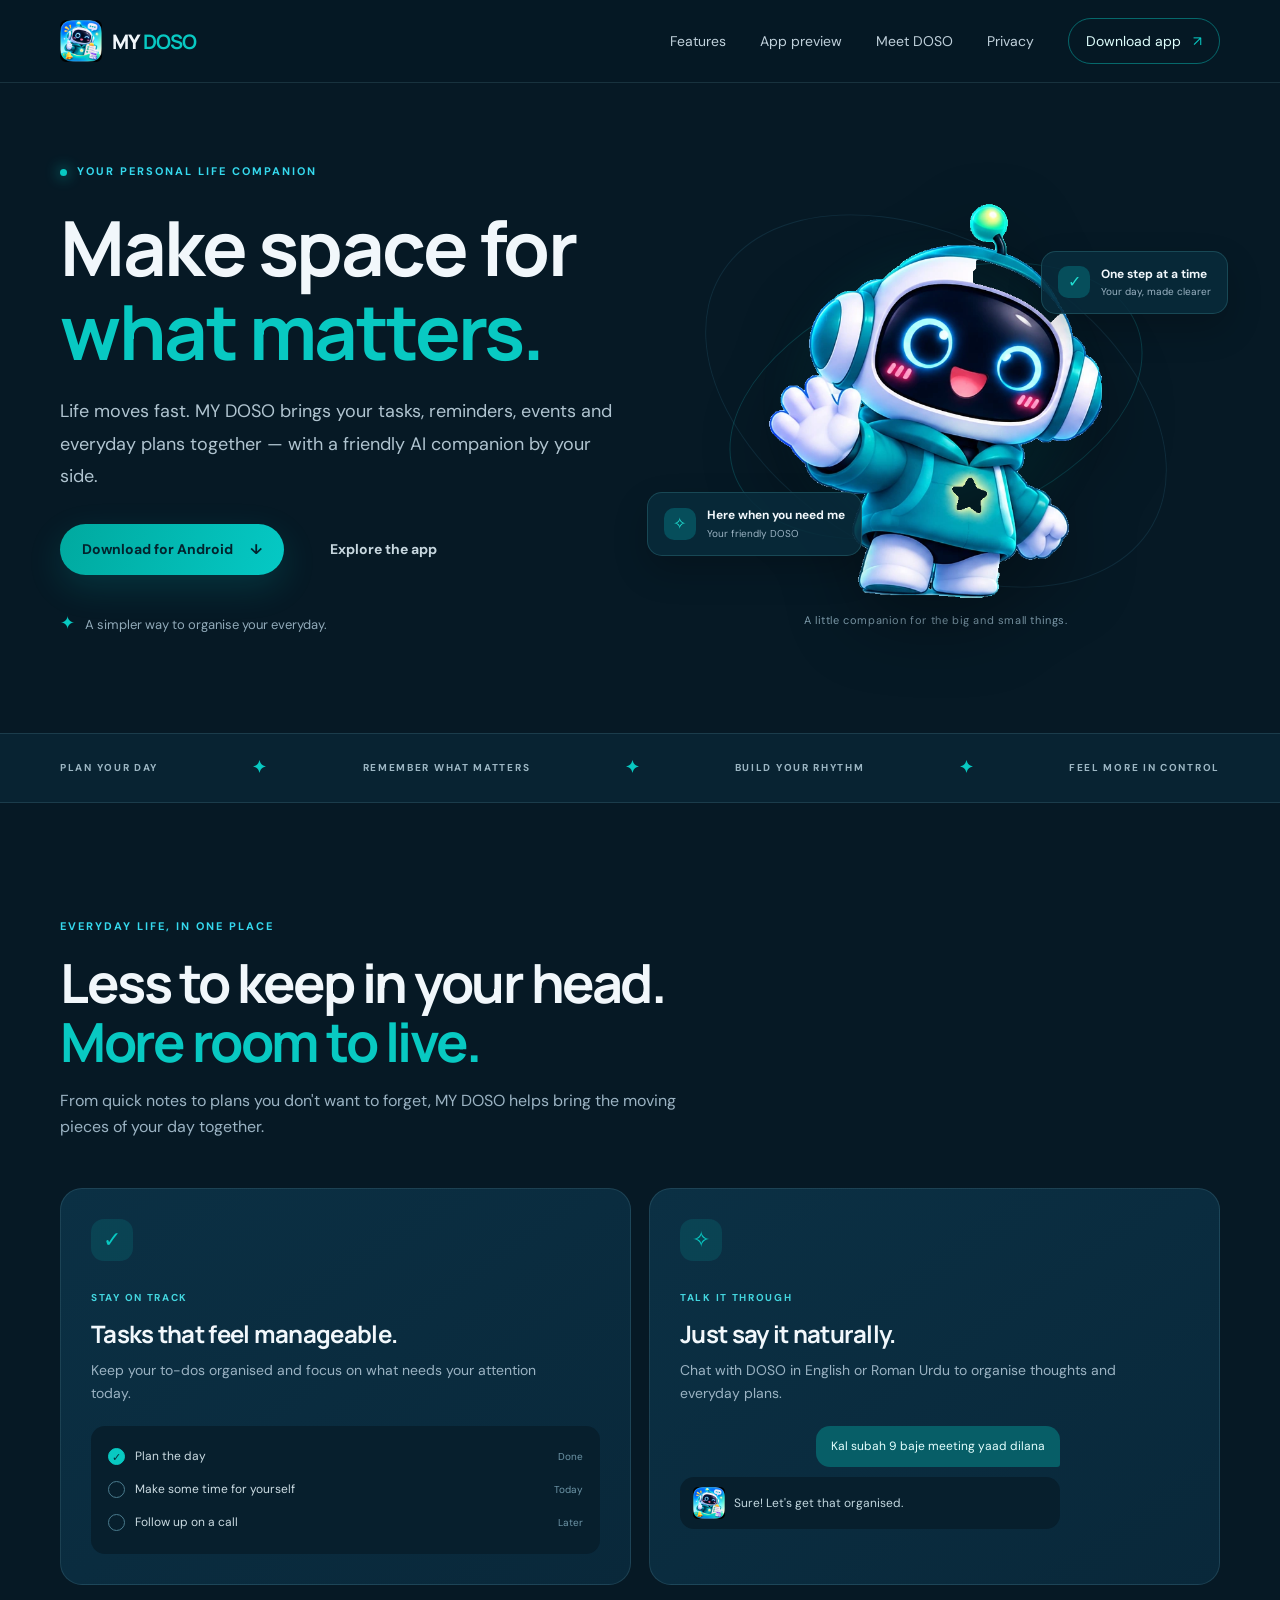
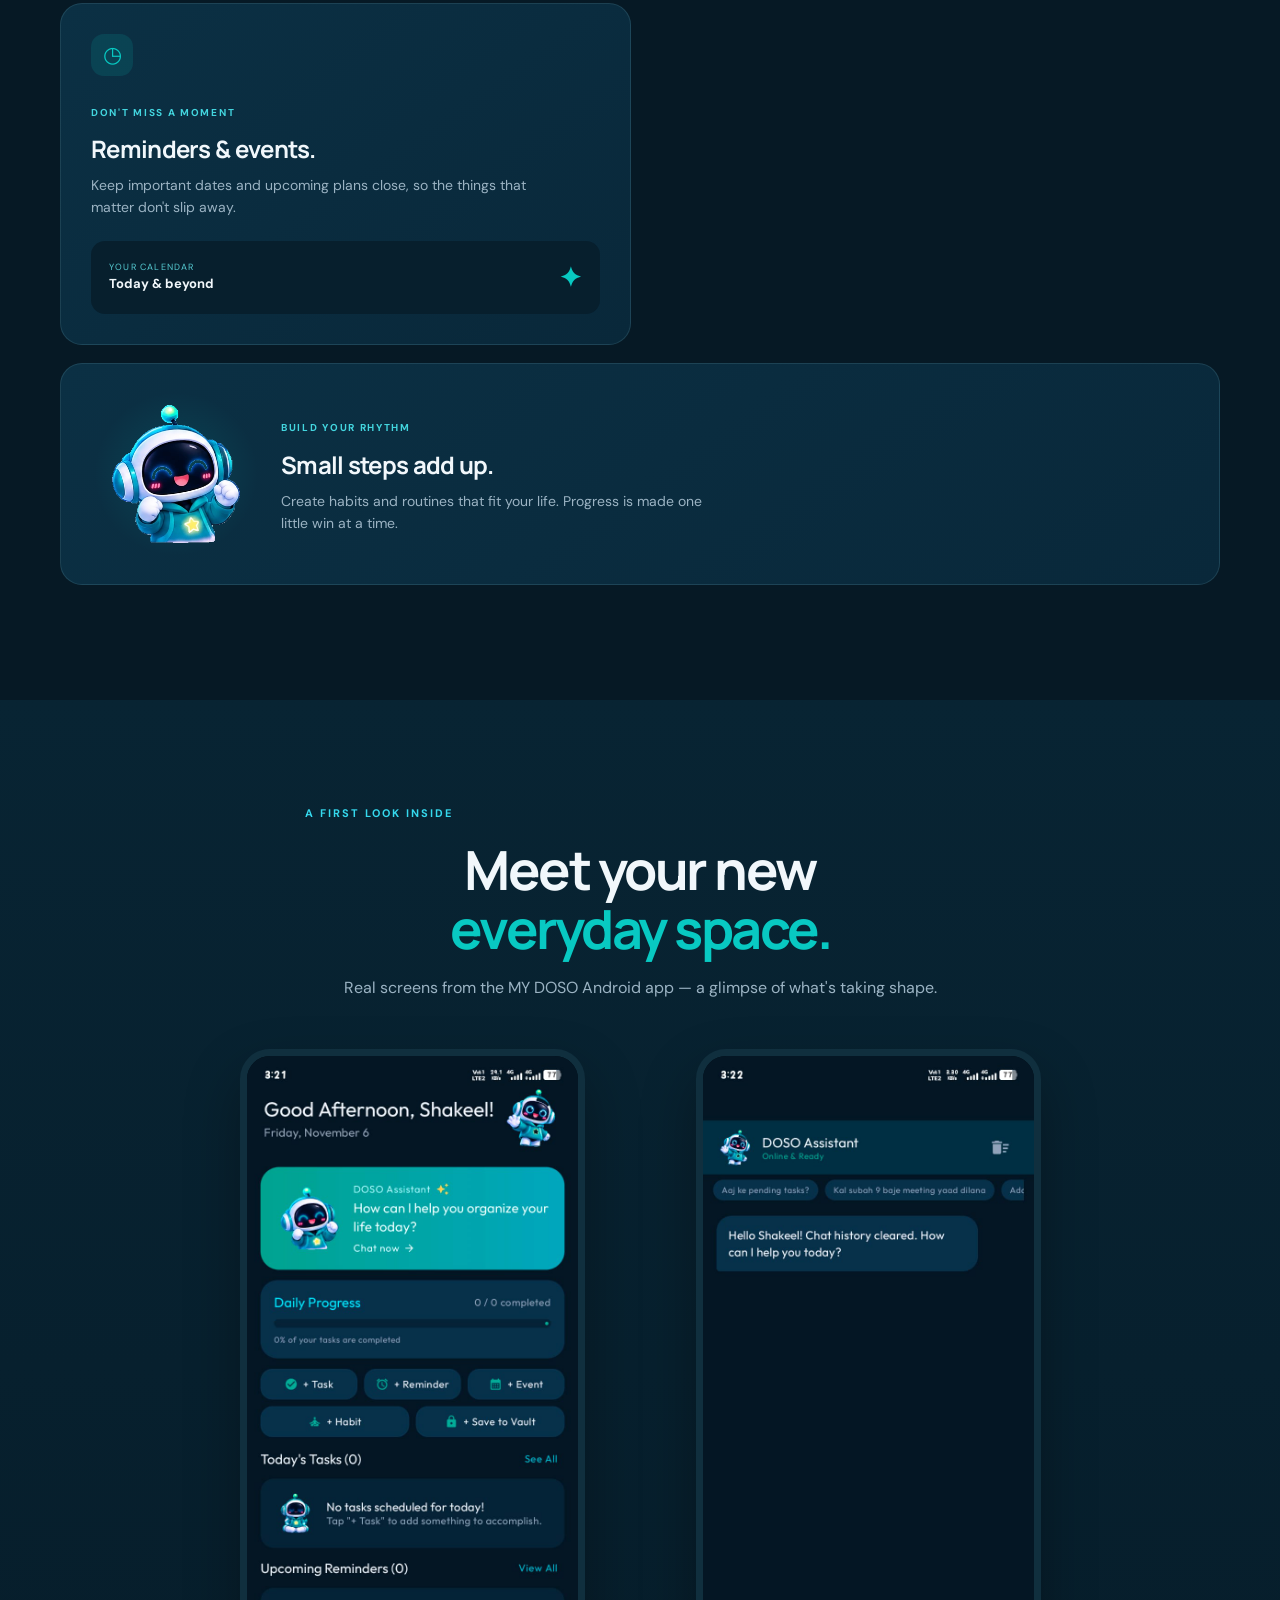
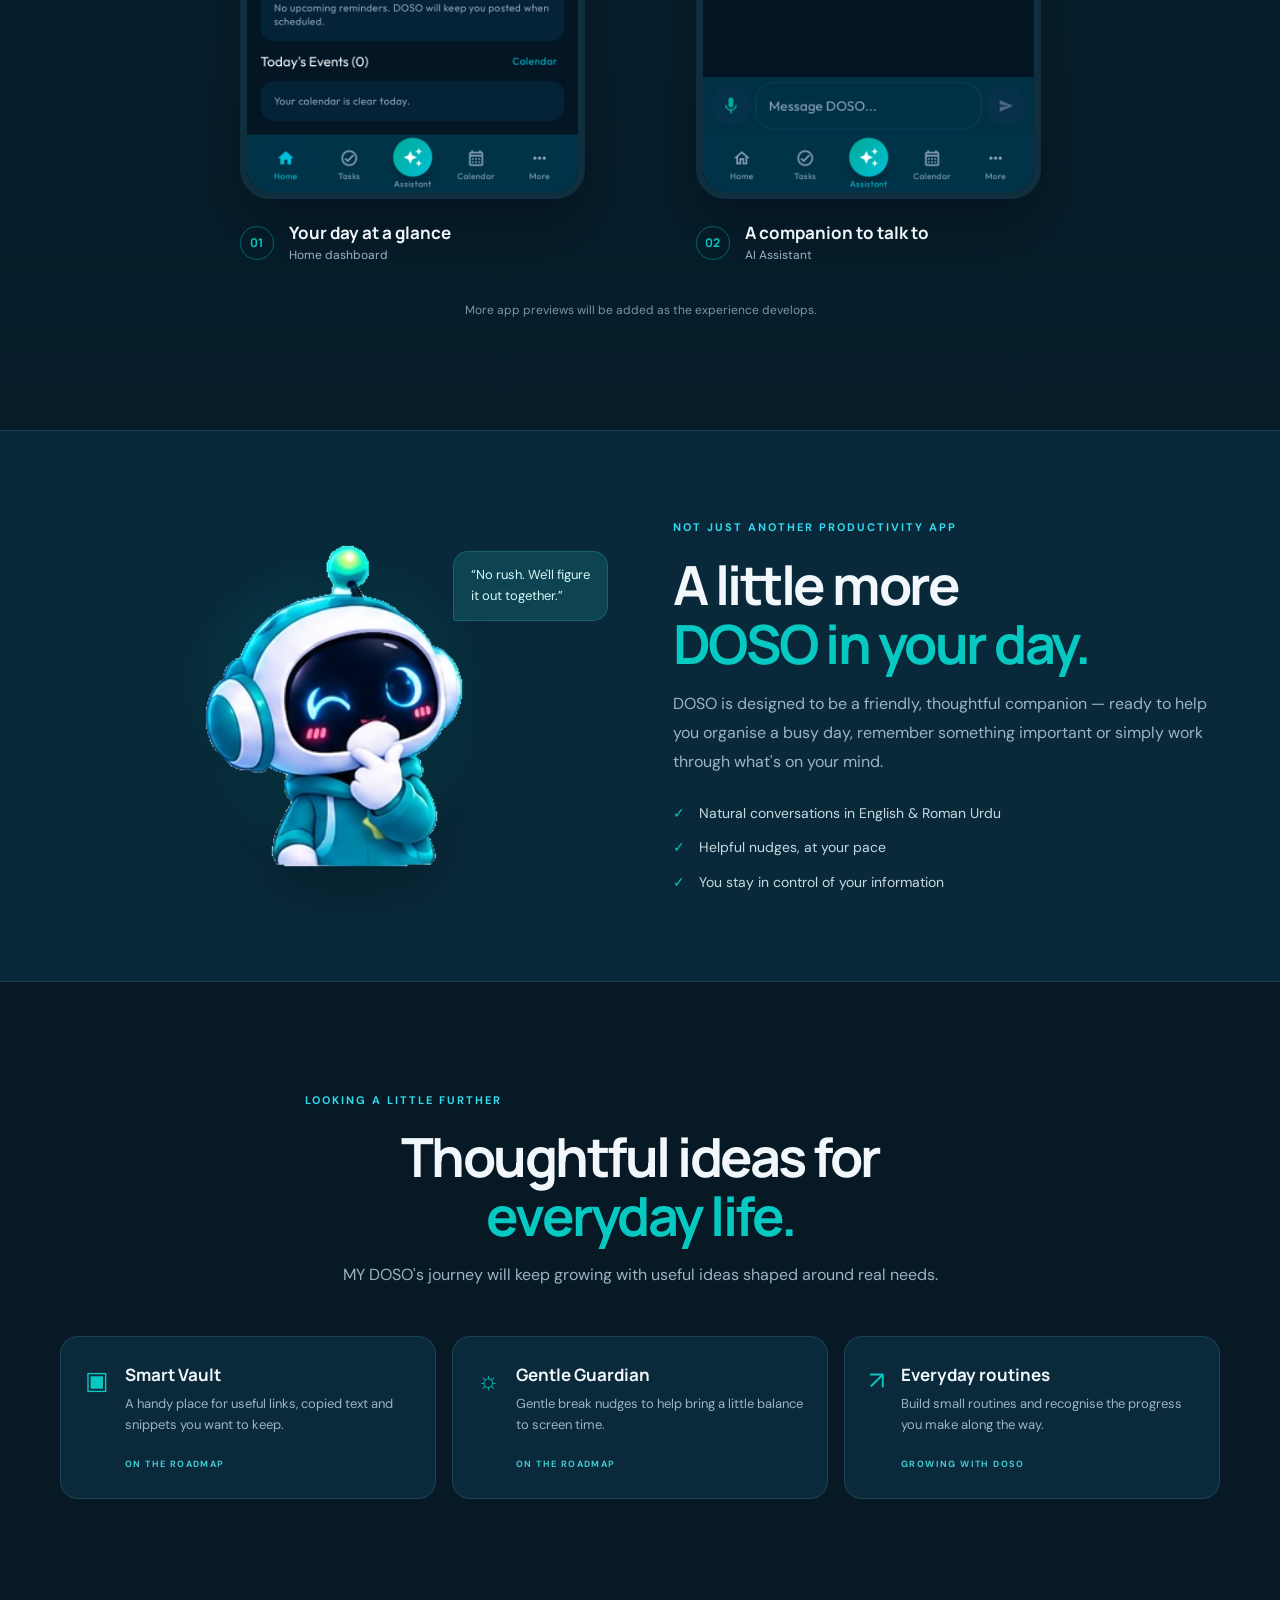
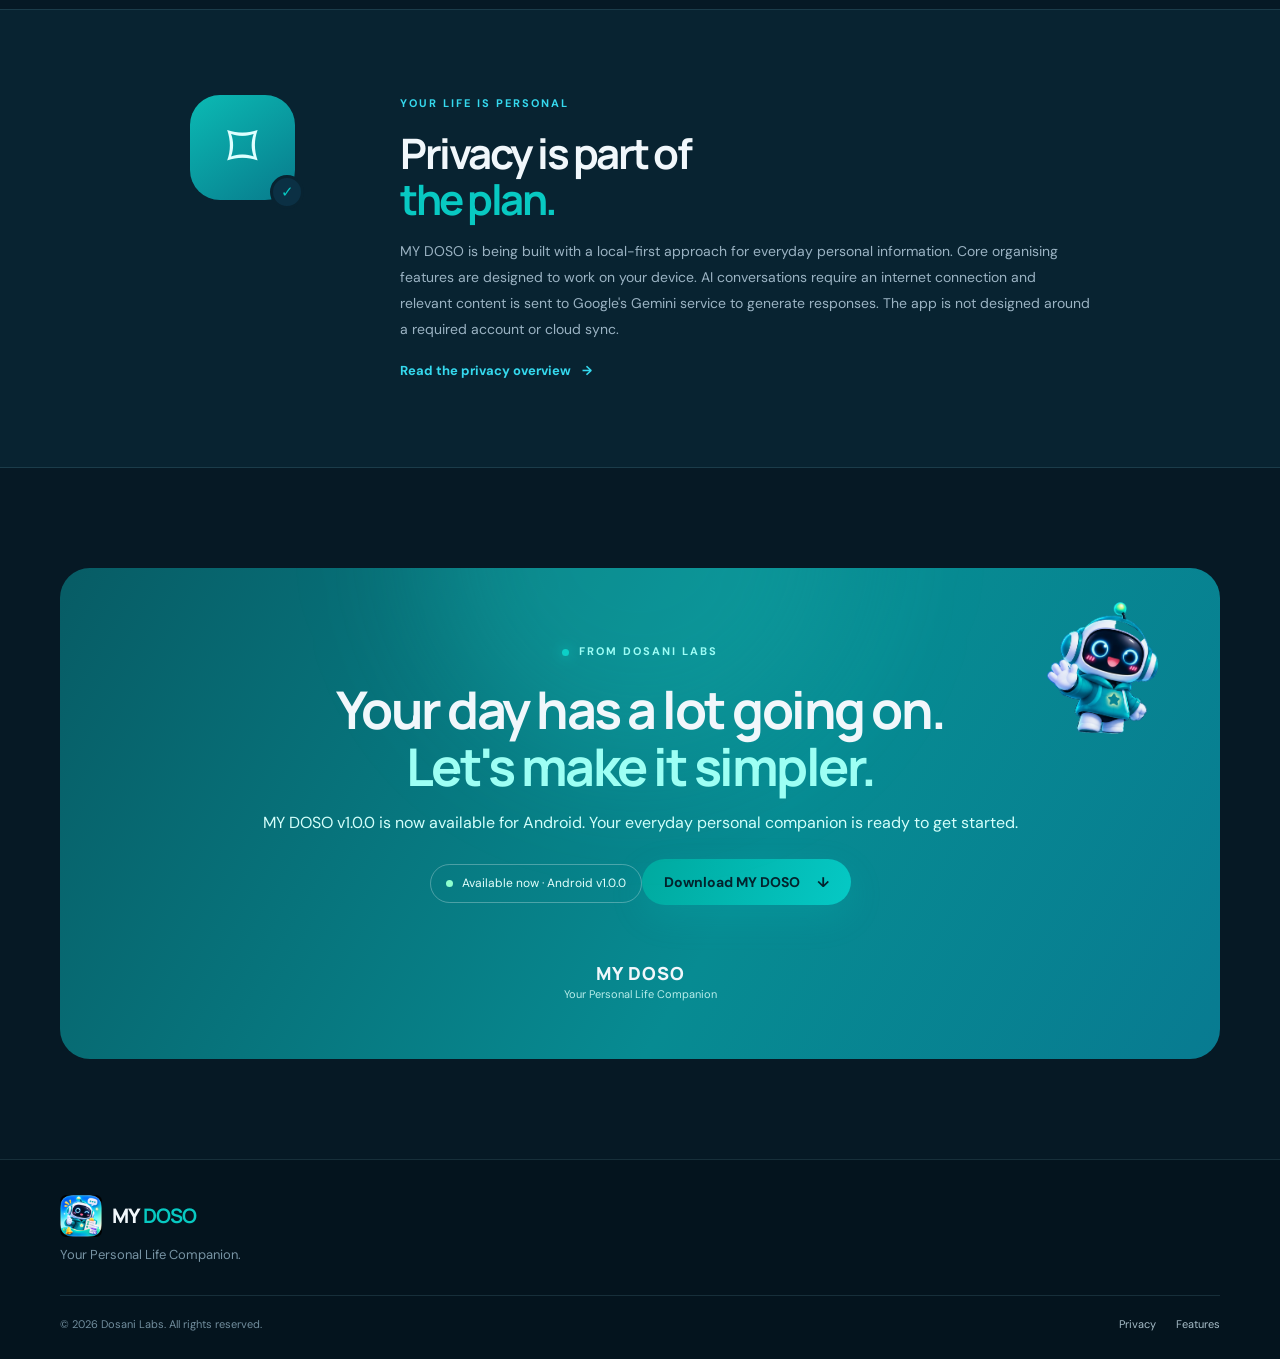
==== commit 406cc127: "Add files via upload" ====
--- a/index.html
+++ b/index.html
@@ -14,14 +14,14 @@
 <header class="site-header"><nav class="nav wrap" aria-label="Main navigation">
   <a class="brand" href="#top"><img src="assets/mascot/doso-app-icon.webp" alt=""><span>MY <b>DOSO</b></span></a>
   <button class="menu-toggle" aria-label="Toggle navigation" aria-expanded="false"><i></i><i></i></button>
-  <div class="nav-links"><a href="#features">Features</a><a href="#screens">App preview</a><a href="#companion">Meet DOSO</a><a href="#privacy">Privacy</a><a class="nav-cta" href="#launch">Coming soon <span>↗</span></a></div>
+  <div class="nav-links"><a href="#features">Features</a><a href="#screens">App preview</a><a href="#companion">Meet DOSO</a><a href="#privacy">Privacy</a><a class="nav-cta" href="https://github.com/dosanilabs/my-doso/releases/download/v1.0.0/MY-DOSO-v1.0.0.apk" target="_blank" rel="noopener">Download app <span>↗</span></a></div>
 </nav></header>
 <main id="top">
   <section class="hero wrap">
     <div class="hero-copy"><div class="eyebrow"><span class="live-dot"></span> YOUR PERSONAL LIFE COMPANION</div>
       <h1>Make space for<br><em>what matters.</em></h1>
       <p class="lead">Life moves fast. MY DOSO brings your tasks, reminders, events and everyday plans together — with a friendly AI companion by your side.</p>
-      <div class="hero-buttons"><a class="btn primary" href="#screens">Explore the app <span>↘</span></a><a class="btn ghost" href="#companion">Meet your companion</a></div>
+      <div class="hero-buttons"><a class="btn primary" href="https://github.com/dosanilabs/my-doso/releases/download/v1.0.0/MY-DOSO-v1.0.0.apk" target="_blank" rel="noopener">Download for Android <span>↓</span></a><a class="btn ghost" href="#screens">Explore the app</a></div>
       <div class="hero-meta"><span>✦</span> A simpler way to organise your everyday.</div>
     </div>
     <div class="hero-visual"><div class="hero-ring ring-a"></div><div class="hero-ring ring-b"></div><div class="hero-glow"></div>
@@ -42,7 +42,7 @@
     </div>
   </section>
   <section class="screens-section" id="screens"><div class="wrap">
-    <div class="section-intro centered"><div class="eyebrow div-centered ">A FIRST LOOK INSIDE</div><h2>Meet your new<br><em>everyday space.</em></h2><p>Real screens from the MY DOSO Android app — a glimpse of what's taking shape.</p></div>
+    <div class="section-intro centered"><div class="eyebrow">A FIRST LOOK INSIDE</div><h2>Meet your new<br><em>everyday space.</em></h2><p>Real screens from the MY DOSO Android app — a glimpse of what's taking shape.</p></div>
     <div class="screens-grid">
       <article class="screen-card"><div class="screen-frame"><img src="assets/screenshots/home-dashboard.jpg" alt="MY DOSO home dashboard showing greeting, daily progress, quick actions, tasks and reminders" loading="lazy"></div><div class="screen-caption"><span>01</span><div><h3>Your day at a glance</h3><p>Home dashboard</p></div></div></article>
       <article class="screen-card"><div class="screen-frame"><img src="assets/screenshots/assistant-chat.jpg" alt="MY DOSO Assistant chat screen with DOSO mascot and message suggestions" loading="lazy"></div><div class="screen-caption"><span>02</span><div><h3>A companion to talk to</h3><p>AI Assistant</p></div></div></article>
@@ -53,11 +53,11 @@
     <div class="companion-art"><div class="companion-glow"></div><img src="assets/mascot/doso-thinking.webp" alt="DOSO mascot thinking" loading="lazy"><div class="speech">“No rush. We'll figure<br>it out together.”</div></div>
     <div class="companion-copy"><div class="eyebrow">NOT JUST ANOTHER PRODUCTIVITY APP</div><h2>A little more<br><em>DOSO in your day.</em></h2><p>DOSO is designed to be a friendly, thoughtful companion — ready to help you organise a busy day, remember something important or simply work through what's on your mind.</p><ul><li><span>✓</span> Natural conversations in English & Roman Urdu</li><li><span>✓</span> Helpful nudges, at your pace</li><li><span>✓</span> You stay in control of your information</li></ul></div>
   </div></section>
-  <section class="roadmap section wrap"><div class="section-intro centered"><div class="eyebrow div-centered">LOOKING A LITTLE FURTHER</div><h2>Thoughtful ideas for<br><em>everyday life.</em></h2><p>MY DOSO's journey will keep growing with useful ideas shaped around real needs.</p></div>
+  <section class="roadmap section wrap"><div class="section-intro centered"><div class="eyebrow">LOOKING A LITTLE FURTHER</div><h2>Thoughtful ideas for<br><em>everyday life.</em></h2><p>MY DOSO's journey will keep growing with useful ideas shaped around real needs.</p></div>
     <div class="roadmap-grid"><article><span class="road-icon">▣</span><div><h3>Smart Vault</h3><p>A handy place for useful links, copied text and snippets you want to keep.</p><small>ON THE ROADMAP</small></div></article><article><span class="road-icon">☼</span><div><h3>Gentle Guardian</h3><p>Gentle break nudges to help bring a little balance to screen time.</p><small>ON THE ROADMAP</small></div></article><article><span class="road-icon">↗</span><div><h3>Everyday routines</h3><p>Build small routines and recognise the progress you make along the way.</p><small>GROWING WITH DOSO</small></div></article></div>
   </section>
   <section class="privacy-band" id="privacy"><div class="wrap privacy-wrap"><div class="privacy-mark">⌑<i>✓</i></div><div><div class="eyebrow">YOUR LIFE IS PERSONAL</div><h2>Privacy is part of<br><em>the plan.</em></h2><p>MY DOSO is being built with a local-first approach for everyday personal information. Core organising features are designed to work on your device. AI conversations require an internet connection and relevant content is sent to Google's Gemini service to generate responses. The app is not designed around a required account or cloud sync.</p><a class="inline-link" href="privacy.html">Read the privacy overview <span>→</span></a></div></div></section>
-  <section class="launch wrap" id="launch"><div class="launch-card"><div class="launch-glow"></div><img src="assets/mascot/doso-wave.webp" alt="DOSO mascot" loading="lazy"><div class="eyebrow"><span class="live-dot"></span> FROM DOSANI LABS</div><h2>Your day has a lot going on.<br><em>Let's make it simpler.</em></h2><p>MY DOSO for Android is getting ready for its first release.</p><div class="launch-status"><i></i> First release coming soon</div><div class="launch-brand"><b>MY DOSO</b><span>Your Personal Life Companion</span></div></div></section>
+  <section class="launch wrap" id="launch"><div class="launch-card"><div class="launch-glow"></div><img src="assets/mascot/doso-wave.webp" alt="DOSO mascot" loading="lazy"><div class="eyebrow"><span class="live-dot"></span> FROM DOSANI LABS</div><h2>Your day has a lot going on.<br><em>Let's make it simpler.</em></h2><p>MY DOSO v1.0.0 is now available for Android. Your everyday personal companion is ready to get started.</p><div class="launch-status"><i></i> Available now · Android v1.0.0</div><a class="btn primary" href="https://github.com/dosanilabs/my-doso/releases/download/v1.0.0/MY-DOSO-v1.0.0.apk" target="_blank" rel="noopener">Download MY DOSO <span>↓</span></a><div class="launch-brand" style="margin-top:28px"><b>MY DOSO</b><span>Your Personal Life Companion</span></div></div></section>
 </main>
 <footer><div class="wrap footer-wrap"><a class="brand" href="#top"><img src="assets/mascot/doso-app-icon.webp" alt=""><span>MY <b>DOSO</b></span></a><p>Your Personal Life Companion.</p><div class="footer-bottom"><span>© <span id="year"></span> Dosani Labs. All rights reserved.</span><div><a href="privacy.html">Privacy</a><a href="#features">Features</a></div></div></div></footer>
 <script src="script.js"></script>
--- a/styles.css
+++ b/styles.css
@@ -2,7 +2,3 @@
 @media(max-width:800px){.nav{height:70px}.menu-toggle{display:flex;flex-direction:column;gap:6px;border:0;background:none;padding:10px}.menu-toggle i{width:23px;height:2px;background:#dffafa}.nav-links{display:none;position:absolute;top:69px;left:0;right:0;padding:20px 24px 25px;background:#082332;border-bottom:1px solid var(--line);flex-direction:column;align-items:stretch;gap:18px}.nav-links.open{display:flex}.nav-cta{text-align:center}.hero{grid-template-columns:1fr;padding-top:65px;text-align:center}.hero-copy{order:1}.hero-visual{order:0;height:360px;margin-bottom:10px}.hero-mascot{height:320px;width:260px}.hero-ring.ring-a{width:310px;height:190px}.hero-ring.ring-b{width:360px;height:230px}.hero-glow{width:260px;height:260px}.note-one{top:40px;right:0}.note-two{bottom:55px;left:0}.float-note{padding:9px 11px}.float-note b{font-size:10px}.float-note small{font-size:9px}.visual-caption{bottom:0}.hero-buttons{justify-content:center;flex-wrap:wrap}.hero-meta{margin-top:25px}.ticker-inner{height:auto;min-height:65px;gap:12px;flex-wrap:wrap;justify-content:center;padding:14px 0}.ticker-inner span{font-size:9px}.ticker-inner span:nth-of-type(3),.ticker-inner span:nth-of-type(4){display:none}.section,.roadmap{padding-top:80px;padding-bottom:80px}.feature-grid{gap:12px}.feature-card{padding:22px;min-height:285px}.feature-card h3{font-size:20px}.feature-habits{grid-column:1/-1}.screens-section{padding:80px 0}.companion-wrap{grid-template-columns:1fr;gap:20px;padding-top:50px;padding-bottom:65px}.companion-art{height:320px}.companion-art img{height:300px}.companion-copy{text-align:center}.companion-copy ul{display:inline-grid;text-align:left}.roadmap-grid{grid-template-columns:1fr}.privacy-wrap{grid-template-columns:100px 1fr;gap:25px}.privacy-mark{width:85px;height:85px;font-size:48px}.launch-card>img{right:12px;top:15px;width:85px;height:100px;opacity:.65}}
 @media(max-width:540px){.wrap{width:min(100% - 34px,1160px)}h1{font-size:47px;letter-spacing:-2px}.lead{font-size:15px}.hero{padding-bottom:55px}.hero-visual{height:320px}.hero-mascot{height:290px}.note-one{right:-4px}.note-two{left:-4px}.feature-grid{grid-template-columns:1fr}.feature-card{min-height:auto}.feature-habits{grid-column:auto;display:block}.habit-art{height:115px;width:100%;margin-bottom:15px}.habit-art img{height:125px}.screens-grid{grid-template-columns:1fr;gap:42px}.screen-frame{max-width:300px}.screen-caption{max-width:300px}.section-intro h2,.companion-copy h2{font-size:37px}.privacy-band{padding:65px 0}.privacy-wrap{grid-template-columns:1fr;gap:20px}.privacy-wrap h2{font-size:36px}.privacy-mark{width:75px;height:75px;font-size:42px}.launch{padding-top:65px;padding-bottom:65px}.launch-card{padding:65px 20px 42px;border-radius:23px}.launch-card h2{font-size:34px;letter-spacing:-1.5px}.launch-card>img{width:70px;height:80px}.footer-bottom{gap:15px;flex-direction:column}.hero-buttons{gap:12px}.btn{padding:13px 17px;font-size:13px}}
 @media(prefers-reduced-motion:reduce){html{scroll-behavior:auto}*,*::before,*::after{animation-duration:.01ms!important;animation-iteration-count:1!important}}
-.div-centered {
-    margin-inline: auto;
-    width: fit-content;
-}
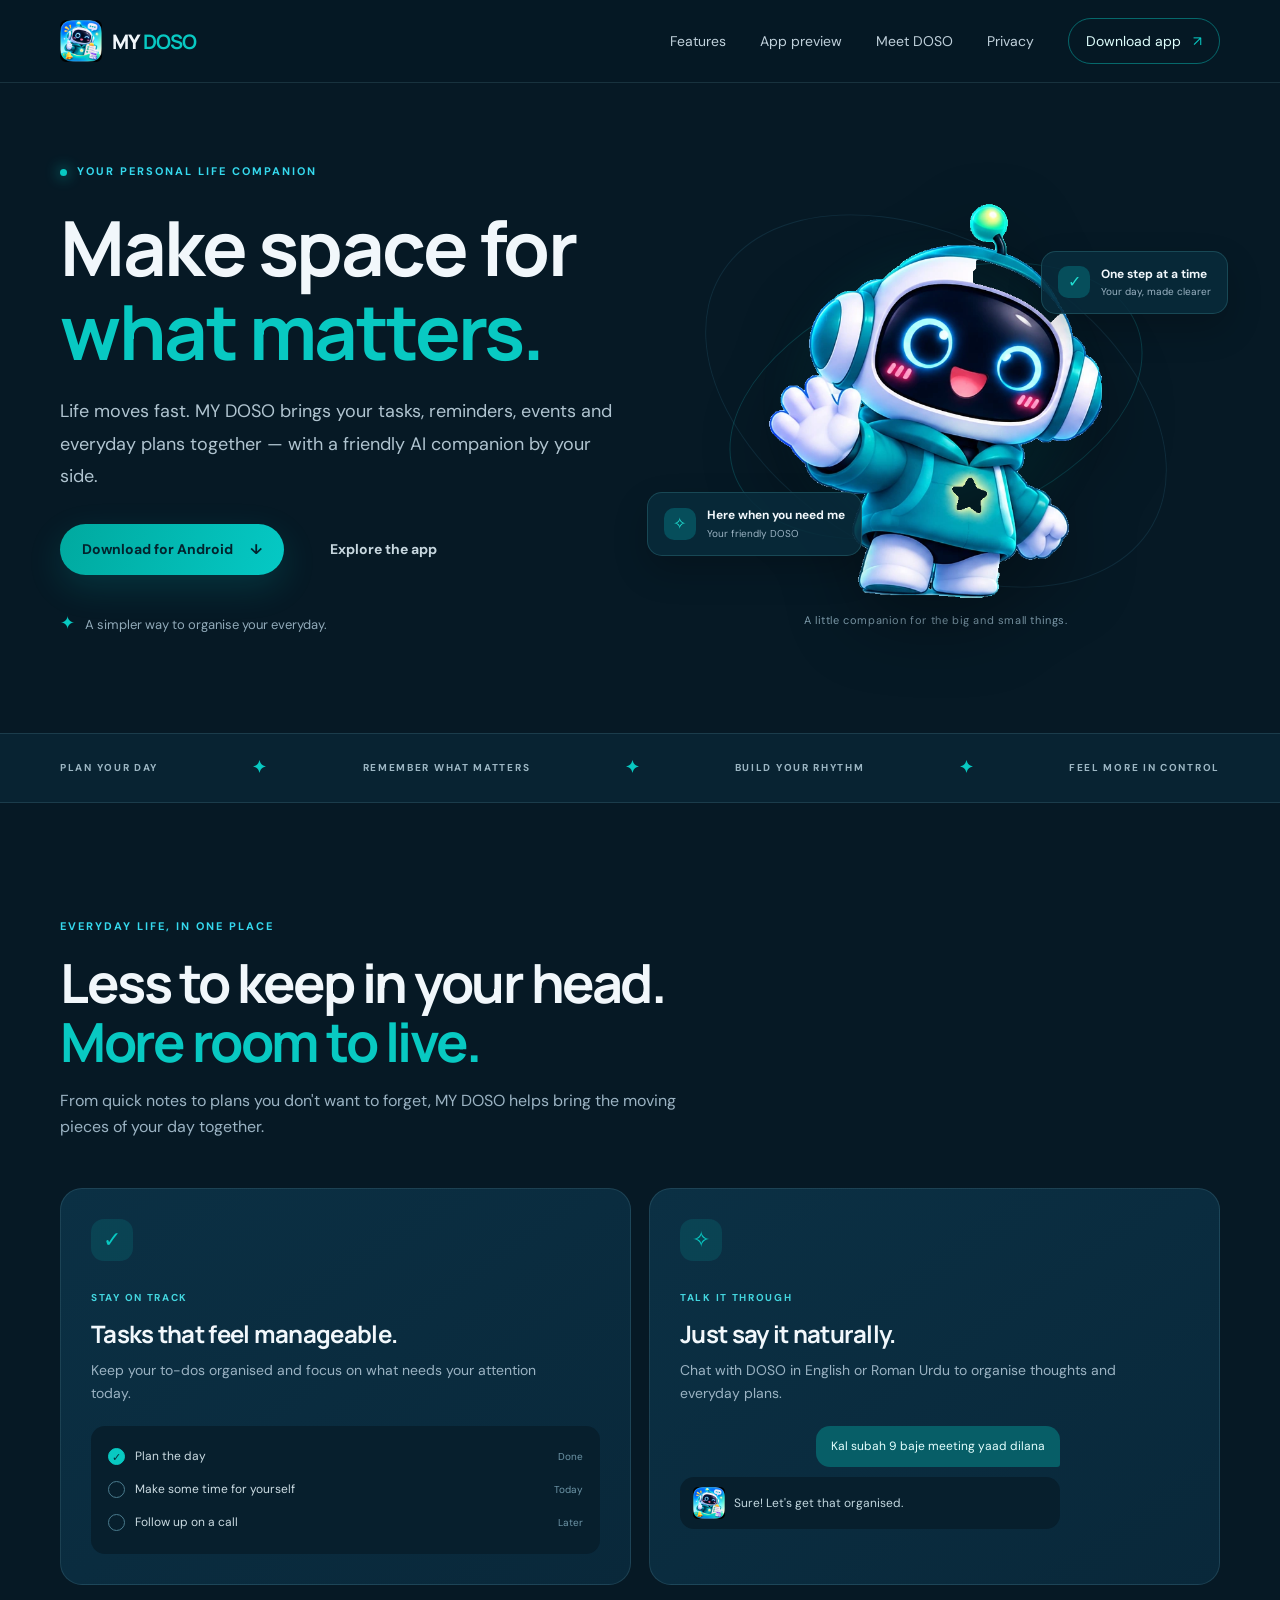
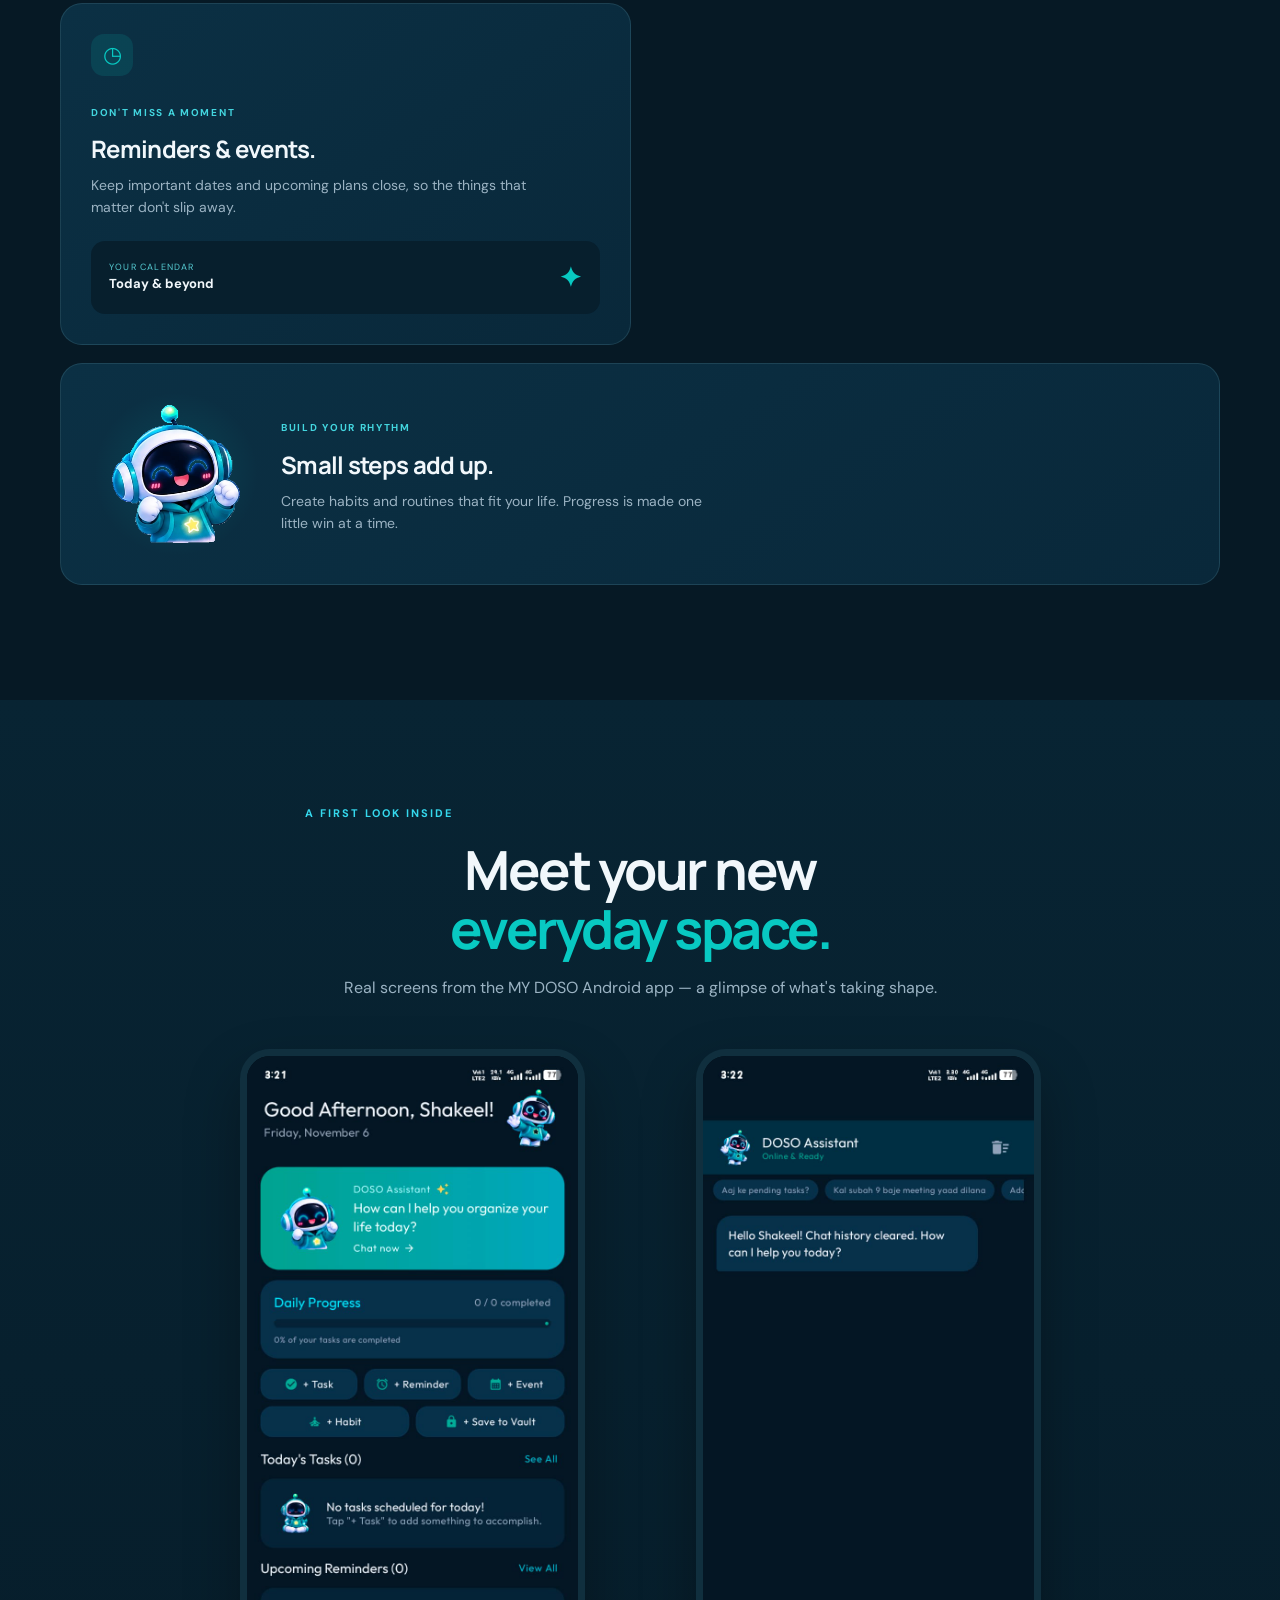
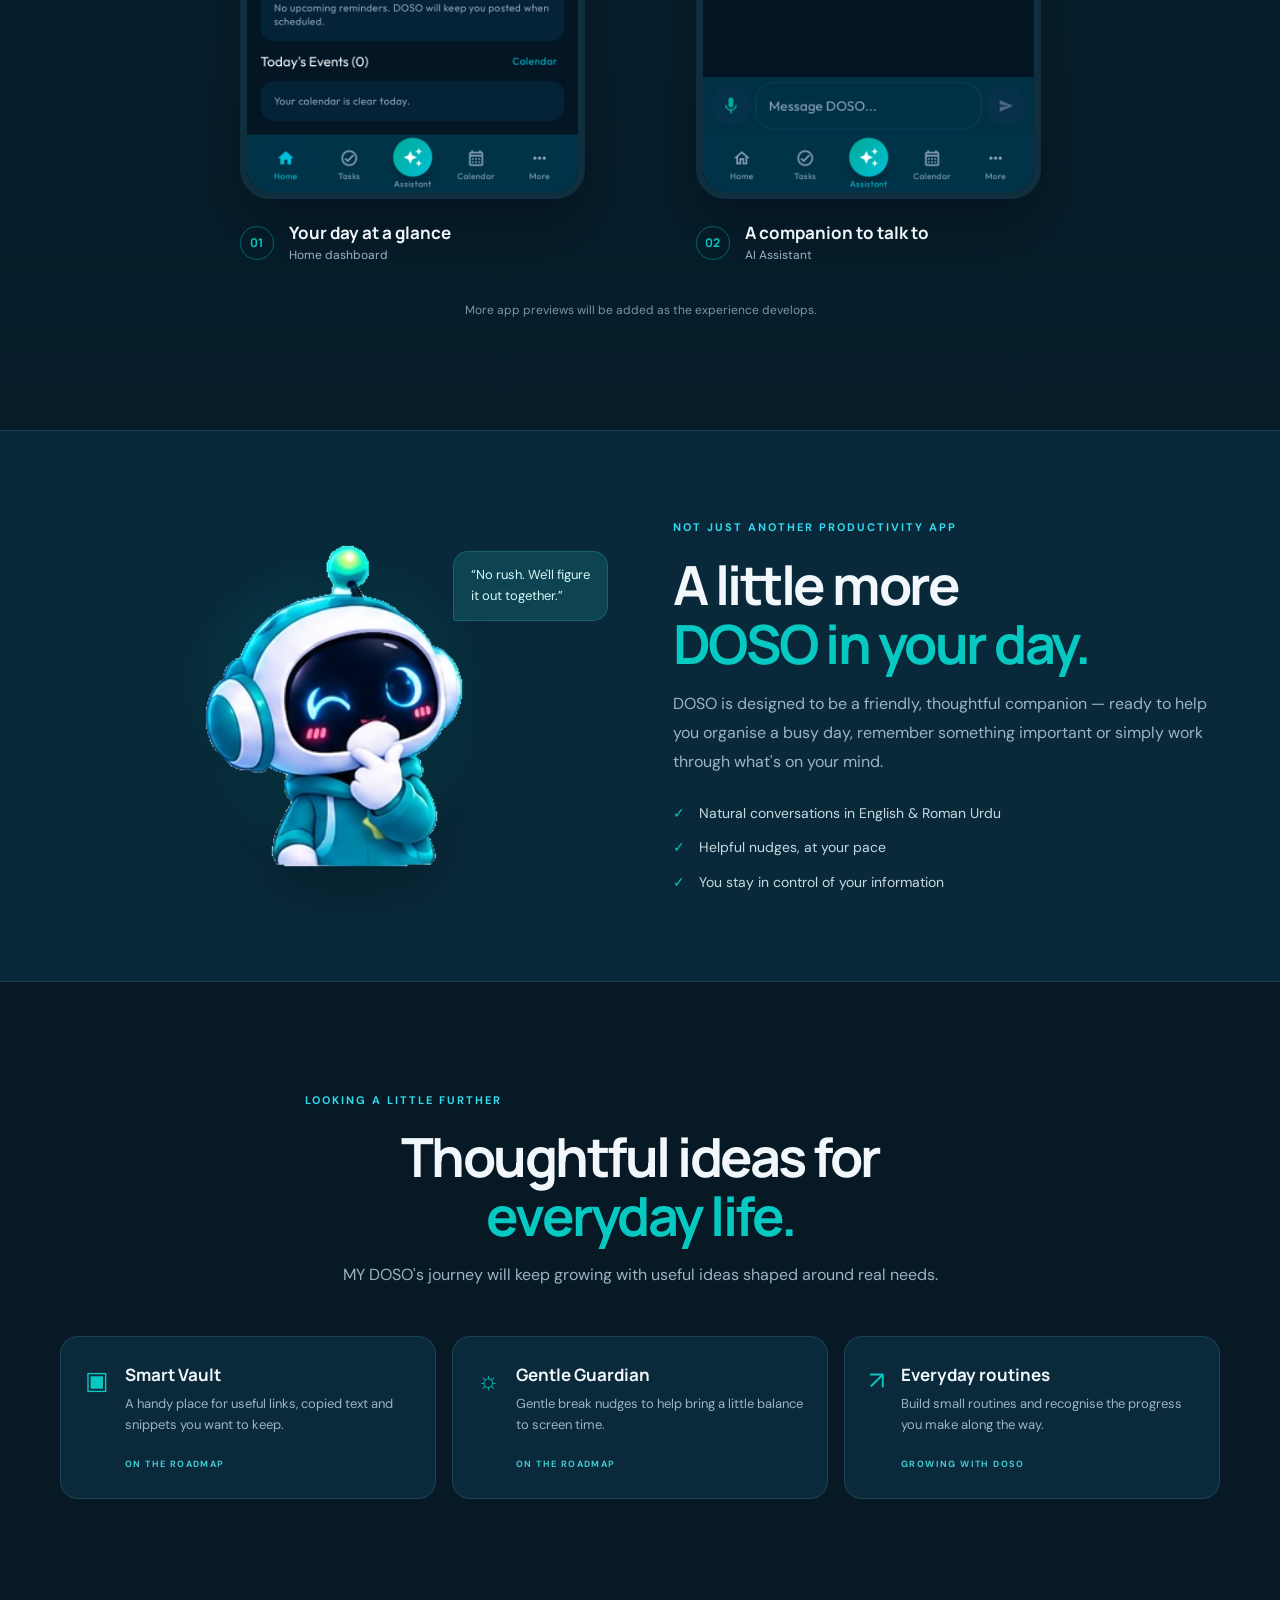
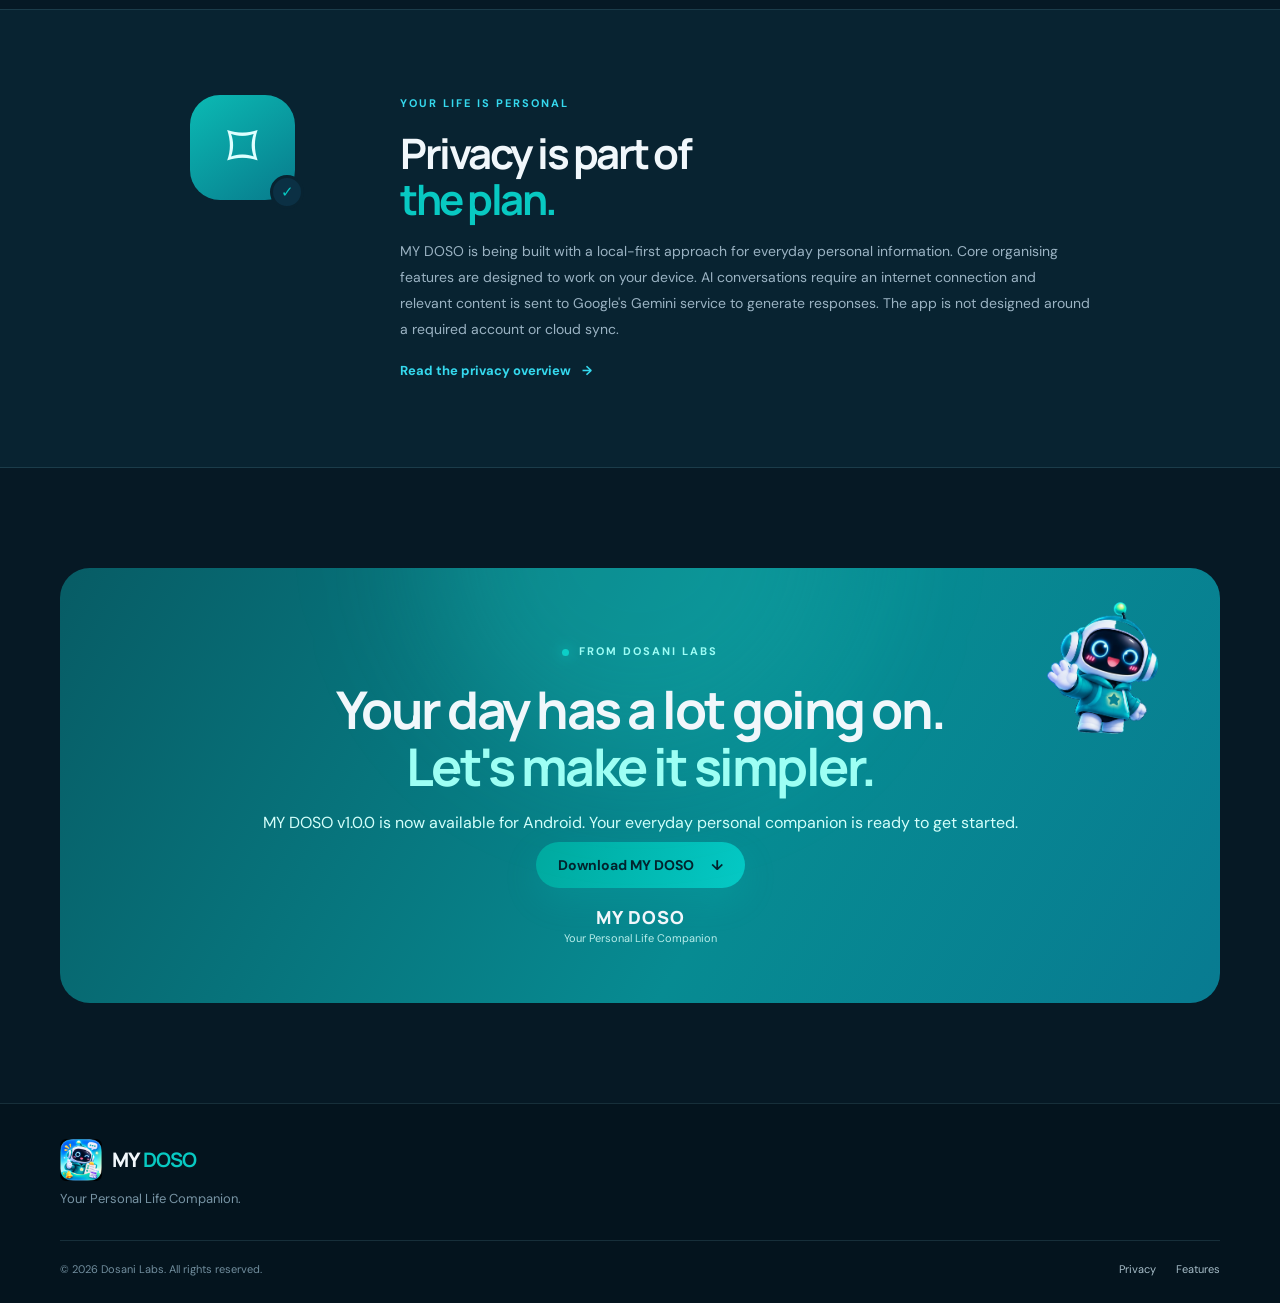
==== commit 5c82bb57: "Update index.html" ====
--- a/index.html
+++ b/index.html
@@ -57,7 +57,7 @@
     <div class="roadmap-grid"><article><span class="road-icon">▣</span><div><h3>Smart Vault</h3><p>A handy place for useful links, copied text and snippets you want to keep.</p><small>ON THE ROADMAP</small></div></article><article><span class="road-icon">☼</span><div><h3>Gentle Guardian</h3><p>Gentle break nudges to help bring a little balance to screen time.</p><small>ON THE ROADMAP</small></div></article><article><span class="road-icon">↗</span><div><h3>Everyday routines</h3><p>Build small routines and recognise the progress you make along the way.</p><small>GROWING WITH DOSO</small></div></article></div>
   </section>
   <section class="privacy-band" id="privacy"><div class="wrap privacy-wrap"><div class="privacy-mark">⌑<i>✓</i></div><div><div class="eyebrow">YOUR LIFE IS PERSONAL</div><h2>Privacy is part of<br><em>the plan.</em></h2><p>MY DOSO is being built with a local-first approach for everyday personal information. Core organising features are designed to work on your device. AI conversations require an internet connection and relevant content is sent to Google's Gemini service to generate responses. The app is not designed around a required account or cloud sync.</p><a class="inline-link" href="privacy.html">Read the privacy overview <span>→</span></a></div></div></section>
-  <section class="launch wrap" id="launch"><div class="launch-card"><div class="launch-glow"></div><img src="assets/mascot/doso-wave.webp" alt="DOSO mascot" loading="lazy"><div class="eyebrow"><span class="live-dot"></span> FROM DOSANI LABS</div><h2>Your day has a lot going on.<br><em>Let's make it simpler.</em></h2><p>MY DOSO v1.0.0 is now available for Android. Your everyday personal companion is ready to get started.</p><div class="launch-status"><i></i> Available now · Android v1.0.0</div><a class="btn primary" href="https://github.com/dosanilabs/my-doso/releases/download/v1.0.0/MY-DOSO-v1.0.0.apk" target="_blank" rel="noopener">Download MY DOSO <span>↓</span></a><div class="launch-brand" style="margin-top:28px"><b>MY DOSO</b><span>Your Personal Life Companion</span></div></div></section>
+  <section class="launch wrap" id="launch"><div class="launch-card"><div class="launch-glow"></div><img src="assets/mascot/doso-wave.webp" alt="DOSO mascot" loading="lazy"><div class="eyebrow"><span class="live-dot"></span> FROM DOSANI LABS</div><h2>Your day has a lot going on.<br><em>Let's make it simpler.</em></h2><p>MY DOSO v1.0.0 is now available for Android. Your everyday personal companion is ready to get started.</p><a class="btn primary" href="https://github.com/dosanilabs/my-doso/releases/download/v1.0.0/MY-DOSO-v1.0.0.apk" target="_blank" rel="noopener">Download MY DOSO <span>↓</span></a><div class="launch-brand" style="margin-top:28px"><b>MY DOSO</b><span>Your Personal Life Companion</span></div></div></section>
 </main>
 <footer><div class="wrap footer-wrap"><a class="brand" href="#top"><img src="assets/mascot/doso-app-icon.webp" alt=""><span>MY <b>DOSO</b></span></a><p>Your Personal Life Companion.</p><div class="footer-bottom"><span>© <span id="year"></span> Dosani Labs. All rights reserved.</span><div><a href="privacy.html">Privacy</a><a href="#features">Features</a></div></div></div></footer>
 <script src="script.js"></script>
